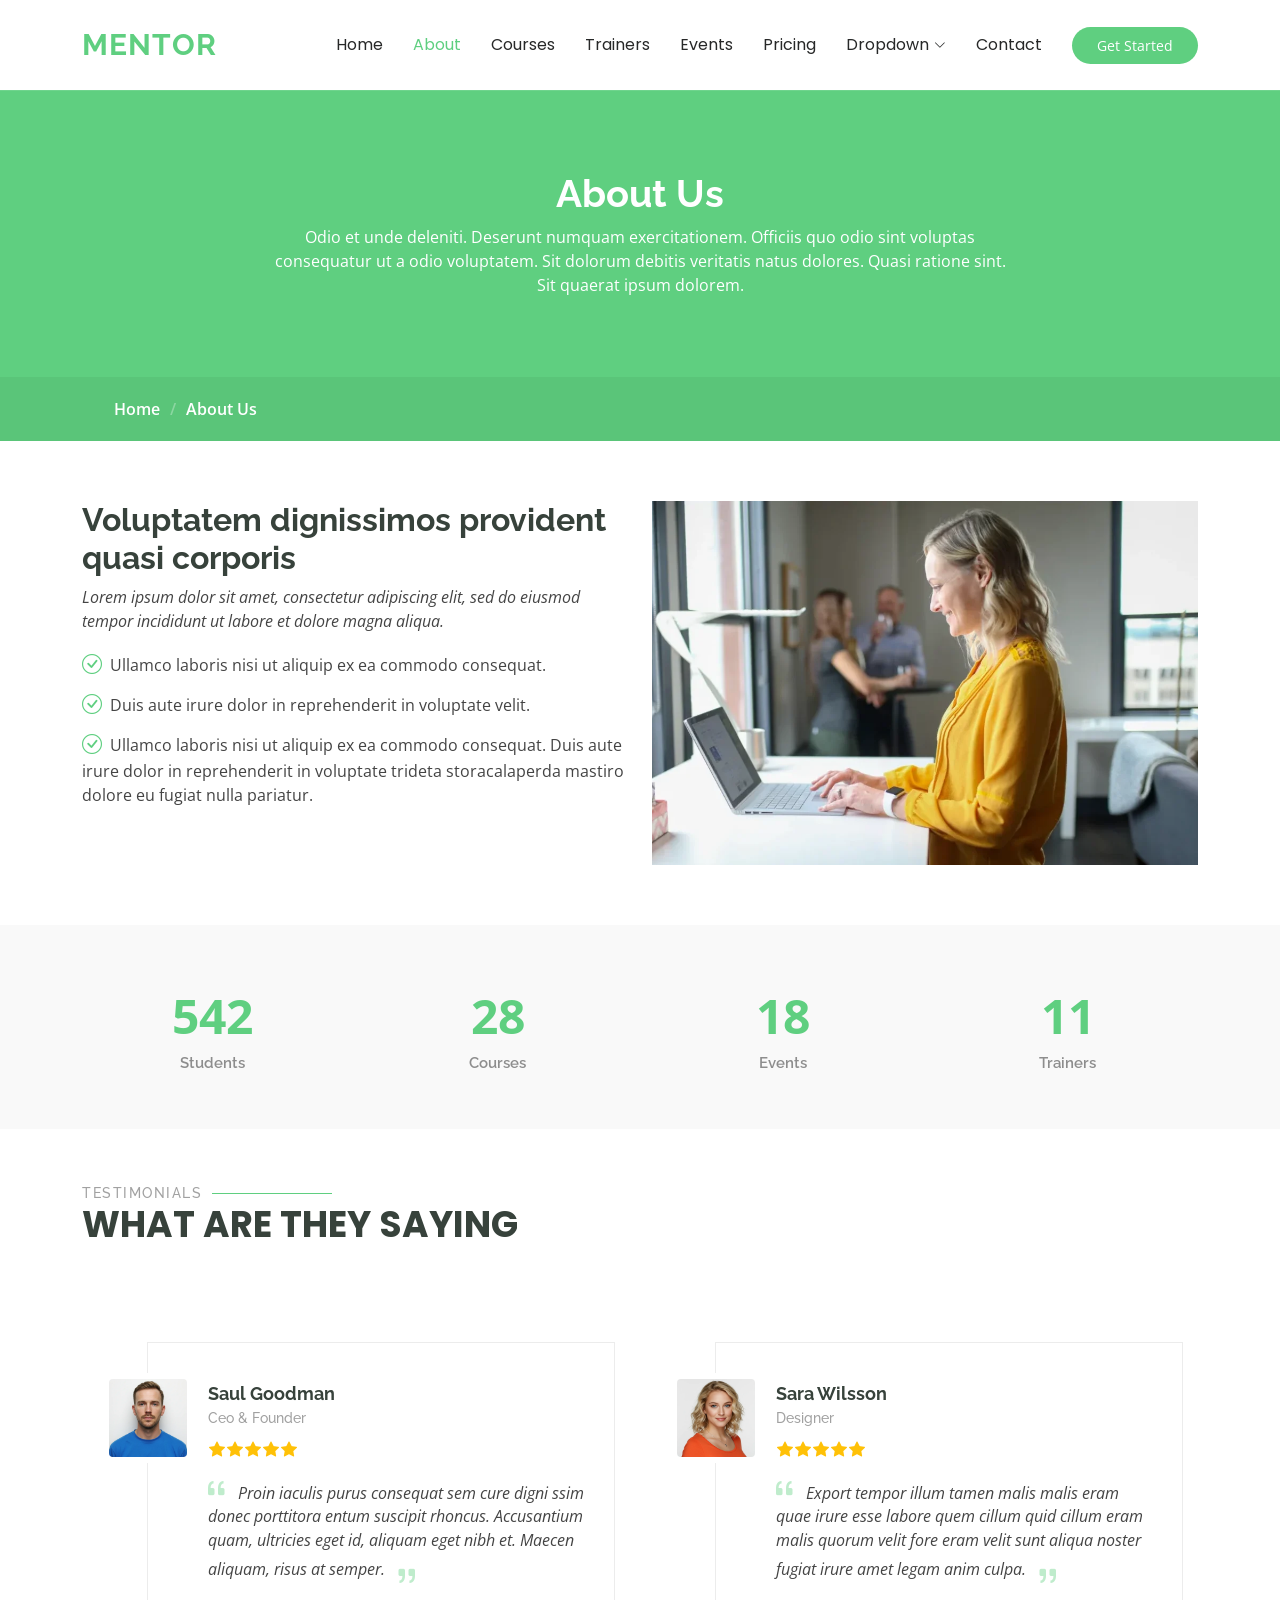
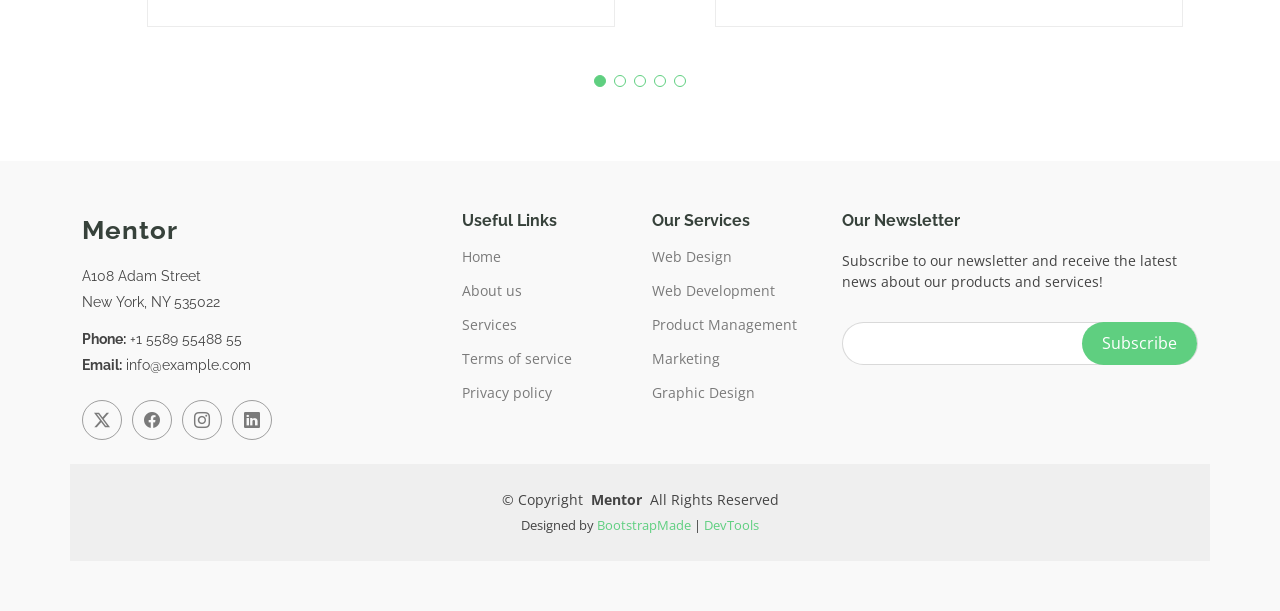
==== about.html @ 3743a631 "pust the template to github" ====
<!DOCTYPE html>
<html lang="en">

<head>
  <meta charset="utf-8">
  <meta content="width=device-width, initial-scale=1.0" name="viewport">
  <title>About - Mentor Bootstrap Template</title>
  <meta name="description" content="">
  <meta name="keywords" content="">

  <!-- Favicons -->
  <link href="assets/img/favicon.png" rel="icon">
  <link href="assets/img/apple-touch-icon.png" rel="apple-touch-icon">

  <!-- Fonts -->
  <link href="https://fonts.googleapis.com" rel="preconnect">
  <link href="https://fonts.gstatic.com" rel="preconnect" crossorigin>
  <link href="https://fonts.googleapis.com/css2?family=Open+Sans:ital,wght@0,300;0,400;0,500;0,600;0,700;0,800;1,300;1,400;1,500;1,600;1,700;1,800&family=Poppins:ital,wght@0,100;0,200;0,300;0,400;0,500;0,600;0,700;0,800;0,900;1,100;1,200;1,300;1,400;1,500;1,600;1,700;1,800;1,900&family=Raleway:ital,wght@0,100;0,200;0,300;0,400;0,500;0,600;0,700;0,800;0,900;1,100;1,200;1,300;1,400;1,500;1,600;1,700;1,800;1,900&display=swap" rel="stylesheet">

  <!-- Vendor CSS Files -->
  <link href="assets/vendor/bootstrap/css/bootstrap.min.css" rel="stylesheet">
  <link href="assets/vendor/bootstrap-icons/bootstrap-icons.css" rel="stylesheet">
  <link href="assets/vendor/aos/aos.css" rel="stylesheet">
  <link href="assets/vendor/glightbox/css/glightbox.min.css" rel="stylesheet">
  <link href="assets/vendor/swiper/swiper-bundle.min.css" rel="stylesheet">

  <!-- Main CSS File -->
  <link href="assets/css/main.css" rel="stylesheet">

  <!-- =======================================================
  * Template Name: Mentor
  * Template URL: https://bootstrapmade.com/mentor-free-education-bootstrap-theme/
  * Updated: Jul 07 2025 with Bootstrap v5.3.7
  * Author: BootstrapMade.com
  * License: https://bootstrapmade.com/license/
  ======================================================== -->
</head>

<body class="about-page">

  <header id="header" class="header d-flex align-items-center sticky-top">
    <div class="container-fluid container-xl position-relative d-flex align-items-center">

      <a href="index.html" class="logo d-flex align-items-center me-auto">
        <!-- Uncomment the line below if you also wish to use an image logo -->
        <!-- <img src="assets/img/logo.webp" alt=""> -->
        <h1 class="sitename">Mentor</h1>
      </a>

      <nav id="navmenu" class="navmenu">
        <ul>
          <li><a href="index.html">Home<br></a></li>
          <li><a href="about.html" class="active">About</a></li>
          <li><a href="courses.html">Courses</a></li>
          <li><a href="trainers.html">Trainers</a></li>
          <li><a href="events.html">Events</a></li>
          <li><a href="pricing.html">Pricing</a></li>
          <li class="dropdown"><a href="#"><span>Dropdown</span> <i class="bi bi-chevron-down toggle-dropdown"></i></a>
            <ul>
              <li><a href="#">Dropdown 1</a></li>
              <li class="dropdown"><a href="#"><span>Deep Dropdown</span> <i class="bi bi-chevron-down toggle-dropdown"></i></a>
                <ul>
                  <li><a href="#">Deep Dropdown 1</a></li>
                  <li><a href="#">Deep Dropdown 2</a></li>
                  <li><a href="#">Deep Dropdown 3</a></li>
                  <li><a href="#">Deep Dropdown 4</a></li>
                  <li><a href="#">Deep Dropdown 5</a></li>
                </ul>
              </li>
              <li><a href="#">Dropdown 2</a></li>
              <li><a href="#">Dropdown 3</a></li>
              <li><a href="#">Dropdown 4</a></li>
            </ul>
          </li>
          <li><a href="contact.html">Contact</a></li>
        </ul>
        <i class="mobile-nav-toggle d-xl-none bi bi-list"></i>
      </nav>

      <a class="btn-getstarted" href="courses.html">Get Started</a>

    </div>
  </header>

  <main class="main">

    <!-- Page Title -->
    <div class="page-title" data-aos="fade">
      <div class="heading">
        <div class="container">
          <div class="row d-flex justify-content-center text-center">
            <div class="col-lg-8">
              <h1>About Us<br></h1>
              <p class="mb-0">Odio et unde deleniti. Deserunt numquam exercitationem. Officiis quo odio sint voluptas consequatur ut a odio voluptatem. Sit dolorum debitis veritatis natus dolores. Quasi ratione sint. Sit quaerat ipsum dolorem.</p>
            </div>
          </div>
        </div>
      </div>
      <nav class="breadcrumbs">
        <div class="container">
          <ol>
            <li><a href="index.html">Home</a></li>
            <li class="current">About Us<br></li>
          </ol>
        </div>
      </nav>
    </div><!-- End Page Title -->

    <!-- About Us Section -->
    <section id="about-us" class="section about-us">

      <div class="container">

        <div class="row gy-4">

          <div class="col-lg-6 order-1 order-lg-2" data-aos="fade-up" data-aos-delay="100">
            <img src="assets/img/about/about-1.webp" class="img-fluid" alt="">
          </div>

          <div class="col-lg-6 order-2 order-lg-1 content" data-aos="fade-up" data-aos-delay="200">
            <h3>Voluptatem dignissimos provident quasi corporis</h3>
            <p class="fst-italic">
              Lorem ipsum dolor sit amet, consectetur adipiscing elit, sed do eiusmod tempor incididunt ut labore et dolore
              magna aliqua.
            </p>
            <ul>
              <li><i class="bi bi-check-circle"></i> <span>Ullamco laboris nisi ut aliquip ex ea commodo consequat.</span></li>
              <li><i class="bi bi-check-circle"></i> <span>Duis aute irure dolor in reprehenderit in voluptate velit.</span></li>
              <li><i class="bi bi-check-circle"></i> <span>Ullamco laboris nisi ut aliquip ex ea commodo consequat. Duis aute irure dolor in reprehenderit in voluptate trideta storacalaperda mastiro dolore eu fugiat nulla pariatur.</span></li>
            </ul>
          </div>

        </div>

      </div>

    </section><!-- /About Us Section -->

    <!-- Counts Section -->
    <section id="counts" class="section counts light-background">

      <div class="container" data-aos="fade-up" data-aos-delay="100">

        <div class="row gy-4">

          <div class="col-lg-3 col-md-6">
            <div class="stats-item text-center w-100 h-100">
              <span data-purecounter-start="0" data-purecounter-end="1232" data-purecounter-duration="1" class="purecounter"></span>
              <p>Students</p>
            </div>
          </div><!-- End Stats Item -->

          <div class="col-lg-3 col-md-6">
            <div class="stats-item text-center w-100 h-100">
              <span data-purecounter-start="0" data-purecounter-end="64" data-purecounter-duration="1" class="purecounter"></span>
              <p>Courses</p>
            </div>
          </div><!-- End Stats Item -->

          <div class="col-lg-3 col-md-6">
            <div class="stats-item text-center w-100 h-100">
              <span data-purecounter-start="0" data-purecounter-end="42" data-purecounter-duration="1" class="purecounter"></span>
              <p>Events</p>
            </div>
          </div><!-- End Stats Item -->

          <div class="col-lg-3 col-md-6">
            <div class="stats-item text-center w-100 h-100">
              <span data-purecounter-start="0" data-purecounter-end="24" data-purecounter-duration="1" class="purecounter"></span>
              <p>Trainers</p>
            </div>
          </div><!-- End Stats Item -->

        </div>

      </div>

    </section><!-- /Counts Section -->

    <!-- Testimonials Section -->
    <section id="testimonials" class="testimonials section">

      <!-- Section Title -->
      <div class="container section-title" data-aos="fade-up">
        <h2>Testimonials</h2>
        <p>What are they saying</p>
      </div><!-- End Section Title -->

      <div class="container" data-aos="fade-up" data-aos-delay="100">

        <div class="swiper init-swiper">
          <script type="application/json" class="swiper-config">
            {
              "loop": true,
              "speed": 600,
              "autoplay": {
                "delay": 5000
              },
              "slidesPerView": "auto",
              "pagination": {
                "el": ".swiper-pagination",
                "type": "bullets",
                "clickable": true
              },
              "breakpoints": {
                "320": {
                  "slidesPerView": 1,
                  "spaceBetween": 40
                },
                "1200": {
                  "slidesPerView": 2,
                  "spaceBetween": 20
                }
              }
            }
          </script>
          <div class="swiper-wrapper">

            <div class="swiper-slide">
              <div class="testimonial-wrap">
                <div class="testimonial-item">
                  <img src="assets/img/person/person-m-9.webp" class="testimonial-img" alt="">
                  <h3>Saul Goodman</h3>
                  <h4>Ceo &amp; Founder</h4>
                  <div class="stars">
                    <i class="bi bi-star-fill"></i><i class="bi bi-star-fill"></i><i class="bi bi-star-fill"></i><i class="bi bi-star-fill"></i><i class="bi bi-star-fill"></i>
                  </div>
                  <p>
                    <i class="bi bi-quote quote-icon-left"></i>
                    <span>Proin iaculis purus consequat sem cure digni ssim donec porttitora entum suscipit rhoncus. Accusantium quam, ultricies eget id, aliquam eget nibh et. Maecen aliquam, risus at semper.</span>
                    <i class="bi bi-quote quote-icon-right"></i>
                  </p>
                </div>
              </div>
            </div><!-- End testimonial item -->

            <div class="swiper-slide">
              <div class="testimonial-wrap">
                <div class="testimonial-item">
                  <img src="assets/img/person/person-f-5.webp" class="testimonial-img" alt="">
                  <h3>Sara Wilsson</h3>
                  <h4>Designer</h4>
                  <div class="stars">
                    <i class="bi bi-star-fill"></i><i class="bi bi-star-fill"></i><i class="bi bi-star-fill"></i><i class="bi bi-star-fill"></i><i class="bi bi-star-fill"></i>
                  </div>
                  <p>
                    <i class="bi bi-quote quote-icon-left"></i>
                    <span>Export tempor illum tamen malis malis eram quae irure esse labore quem cillum quid cillum eram malis quorum velit fore eram velit sunt aliqua noster fugiat irure amet legam anim culpa.</span>
                    <i class="bi bi-quote quote-icon-right"></i>
                  </p>
                </div>
              </div>
            </div><!-- End testimonial item -->

            <div class="swiper-slide">
              <div class="testimonial-wrap">
                <div class="testimonial-item">
                  <img src="assets/img/person/person-f-12.webp" class="testimonial-img" alt="">
                  <h3>Jena Karlis</h3>
                  <h4>Store Owner</h4>
                  <div class="stars">
                    <i class="bi bi-star-fill"></i><i class="bi bi-star-fill"></i><i class="bi bi-star-fill"></i><i class="bi bi-star-fill"></i><i class="bi bi-star-fill"></i>
                  </div>
                  <p>
                    <i class="bi bi-quote quote-icon-left"></i>
                    <span>Enim nisi quem export duis labore cillum quae magna enim sint quorum nulla quem veniam duis minim tempor labore quem eram duis noster aute amet eram fore quis sint minim.</span>
                    <i class="bi bi-quote quote-icon-right"></i>
                  </p>
                </div>
              </div>
            </div><!-- End testimonial item -->

            <div class="swiper-slide">
              <div class="testimonial-wrap">
                <div class="testimonial-item">
                  <img src="assets/img/person/person-m-12.webp" class="testimonial-img" alt="">
                  <h3>Matt Brandon</h3>
                  <h4>Freelancer</h4>
                  <div class="stars">
                    <i class="bi bi-star-fill"></i><i class="bi bi-star-fill"></i><i class="bi bi-star-fill"></i><i class="bi bi-star-fill"></i><i class="bi bi-star-fill"></i>
                  </div>
                  <p>
                    <i class="bi bi-quote quote-icon-left"></i>
                    <span>Fugiat enim eram quae cillum dolore dolor amet nulla culpa multos export minim fugiat minim velit minim dolor enim duis veniam ipsum anim magna sunt elit fore quem dolore labore illum veniam.</span>
                    <i class="bi bi-quote quote-icon-right"></i>
                  </p>
                </div>
              </div>
            </div><!-- End testimonial item -->

            <div class="swiper-slide">
              <div class="testimonial-wrap">
                <div class="testimonial-item">
                  <img src="assets/img/person/person-m-13.webp" class="testimonial-img" alt="">
                  <h3>John Larson</h3>
                  <h4>Entrepreneur</h4>
                  <div class="stars">
                    <i class="bi bi-star-fill"></i><i class="bi bi-star-fill"></i><i class="bi bi-star-fill"></i><i class="bi bi-star-fill"></i><i class="bi bi-star-fill"></i>
                  </div>
                  <p>
                    <i class="bi bi-quote quote-icon-left"></i>
                    <span>Quis quorum aliqua sint quem legam fore sunt eram irure aliqua veniam tempor noster veniam enim culpa labore duis sunt culpa nulla illum cillum fugiat legam esse veniam culpa fore nisi cillum quid.</span>
                    <i class="bi bi-quote quote-icon-right"></i>
                  </p>
                </div>
              </div>
            </div><!-- End testimonial item -->

          </div>
          <div class="swiper-pagination"></div>
        </div>

      </div>

    </section><!-- /Testimonials Section -->

  </main>

  <footer id="footer" class="footer position-relative light-background">

    <div class="container footer-top">
      <div class="row gy-4">
        <div class="col-lg-4 col-md-6 footer-about">
          <a href="index.html" class="logo d-flex align-items-center">
            <span class="sitename">Mentor</span>
          </a>
          <div class="footer-contact pt-3">
            <p>A108 Adam Street</p>
            <p>New York, NY 535022</p>
            <p class="mt-3"><strong>Phone:</strong> <span>+1 5589 55488 55</span></p>
            <p><strong>Email:</strong> <span>info@example.com</span></p>
          </div>
          <div class="social-links d-flex mt-4">
            <a href=""><i class="bi bi-twitter-x"></i></a>
            <a href=""><i class="bi bi-facebook"></i></a>
            <a href=""><i class="bi bi-instagram"></i></a>
            <a href=""><i class="bi bi-linkedin"></i></a>
          </div>
        </div>

        <div class="col-lg-2 col-md-3 footer-links">
          <h4>Useful Links</h4>
          <ul>
            <li><a href="#">Home</a></li>
            <li><a href="#">About us</a></li>
            <li><a href="#">Services</a></li>
            <li><a href="#">Terms of service</a></li>
            <li><a href="#">Privacy policy</a></li>
          </ul>
        </div>

        <div class="col-lg-2 col-md-3 footer-links">
          <h4>Our Services</h4>
          <ul>
            <li><a href="#">Web Design</a></li>
            <li><a href="#">Web Development</a></li>
            <li><a href="#">Product Management</a></li>
            <li><a href="#">Marketing</a></li>
            <li><a href="#">Graphic Design</a></li>
          </ul>
        </div>

        <div class="col-lg-4 col-md-12 footer-newsletter">
          <h4>Our Newsletter</h4>
          <p>Subscribe to our newsletter and receive the latest news about our products and services!</p>
          <form action="#" method="post" class="email-form">
            <div class="newsletter-form"><input type="email" name="email"><input type="submit" value="Subscribe"></div>
            <div class="loading">Loading</div>
            <div class="error-message"></div>
            <div class="sent-message">Your subscription request has been sent. Thank you!</div>
          </form>
        </div>

      </div>
    </div>

    <div class="container copyright text-center mt-4">
      <p>© <span>Copyright</span> <strong class="px-1 sitename">Mentor</strong> <span>All Rights Reserved</span></p>
      <div class="credits">
        <!-- All the links in the footer should remain intact. -->
        <!-- You can delete the links only if you've purchased the pro version. -->
        <!-- Licensing information: https://bootstrapmade.com/license/ -->
        Designed by <a href="https://bootstrapmade.com/">BootstrapMade</a> | <a href="https://bootstrapmade.com/tools/">DevTools</a>
      </div>
    </div>

  </footer>

  <!-- Scroll Top -->
  <a href="#" id="scroll-top" class="scroll-top d-flex align-items-center justify-content-center"><i class="bi bi-arrow-up-short"></i></a>

  <!-- Preloader -->
  <div id="preloader"></div>

  <!-- Vendor JS Files -->
  <script src="assets/vendor/bootstrap/js/bootstrap.bundle.min.js"></script>
  <script src="assets/vendor/aos/aos.js"></script>
  <script src="assets/vendor/glightbox/js/glightbox.min.js"></script>
  <script src="assets/vendor/purecounter/purecounter_vanilla.js"></script>
  <script src="assets/vendor/swiper/swiper-bundle.min.js"></script>

  <!-- Main JS File -->
  <script src="assets/js/main.js"></script>

</body>

</html>
---- assets/css/main.css ----
/**
* Template Name: Mentor
* Template URL: https://bootstrapmade.com/mentor-free-education-bootstrap-theme/
* Updated: Jul 07 2025 with Bootstrap v5.3.7
* Author: BootstrapMade.com
* License: https://bootstrapmade.com/license/
*/

/*--------------------------------------------------------------
# Font & Color Variables
# Help: https://bootstrapmade.com/color-system/
--------------------------------------------------------------*/
/* Fonts */
:root {
  --default-font: "Open Sans",  system-ui, -apple-system, "Segoe UI", Roboto, "Helvetica Neue", Arial, "Noto Sans", "Liberation Sans", sans-serif, "Apple Color Emoji", "Segoe UI Emoji", "Segoe UI Symbol", "Noto Color Emoji";
  --heading-font: "Raleway",  sans-serif;
  --nav-font: "Poppins",  sans-serif;
}

/* Global Colors - The following color variables are used throughout the website. Updating them here will change the color scheme of the entire website */
:root { 
  --background-color: #ffffff; /* Background color for the entire website, including individual sections */
  --default-color: #444444; /* Default color used for the majority of the text content across the entire website */
  --heading-color: #37423b; /* Color for headings, subheadings and title throughout the website */
  --accent-color: #5fcf80; /* Accent color that represents your brand on the website. It's used for buttons, links, and other elements that need to stand out */
  --surface-color: #ffffff; /* The surface color is used as a background of boxed elements within sections, such as cards, icon boxes, or other elements that require a visual separation from the global background. */
  --contrast-color: #ffffff; /* Contrast color for text, ensuring readability against backgrounds of accent, heading, or default colors. */
}

/* Nav Menu Colors - The following color variables are used specifically for the navigation menu. They are separate from the global colors to allow for more customization options */
:root {
  --nav-color: #272828;  /* The default color of the main navmenu links */
  --nav-hover-color: #5fcf80; /* Applied to main navmenu links when they are hovered over or active */
  --nav-mobile-background-color: #ffffff; /* Used as the background color for mobile navigation menu */
  --nav-dropdown-background-color: #ffffff; /* Used as the background color for dropdown items that appear when hovering over primary navigation items */
  --nav-dropdown-color: #272828; /* Used for navigation links of the dropdown items in the navigation menu. */
  --nav-dropdown-hover-color: #5fcf80; /* Similar to --nav-hover-color, this color is applied to dropdown navigation links when they are hovered over. */
}

/* Color Presets - These classes override global colors when applied to any section or element, providing reuse of the sam color scheme. */

.light-background {
  --background-color: #f9f9f9;
  --surface-color: #ffffff;
}

.dark-background {
  --background-color: #060606;
  --default-color: #ffffff;
  --heading-color: #ffffff;
  --surface-color: #252525;
  --contrast-color: #ffffff;
}

/* Smooth scroll */
:root {
  scroll-behavior: smooth;
}

/*--------------------------------------------------------------
# General Styling & Shared Classes
--------------------------------------------------------------*/
body {
  color: var(--default-color);
  background-color: var(--background-color);
  font-family: var(--default-font);
}

a {
  color: var(--accent-color);
  text-decoration: none;
  transition: 0.3s;
}

a:hover {
  color: color-mix(in srgb, var(--accent-color), transparent 25%);
  text-decoration: none;
}

h1,
h2,
h3,
h4,
h5,
h6 {
  color: var(--heading-color);
  font-family: var(--heading-font);
}

/* Email Form Messages
------------------------------*/
.email-form .error-message {
  display: none;
  background: #df1529;
  color: #ffffff;
  text-align: left;
  padding: 15px;
  margin-bottom: 24px;
  font-weight: 600;
}

.email-form .sent-message {
  display: none;
  color: #ffffff;
  background: #059652;
  text-align: center;
  padding: 15px;
  margin-bottom: 24px;
  font-weight: 600;
}

.email-form .loading {
  display: none;
  background: var(--surface-color);
  text-align: center;
  padding: 15px;
  margin-bottom: 24px;
}

.email-form .loading:before {
  content: "";
  display: inline-block;
  border-radius: 50%;
  width: 24px;
  height: 24px;
  margin: 0 10px -6px 0;
  border: 3px solid var(--accent-color);
  border-top-color: var(--surface-color);
  animation: email-form-loading 1s linear infinite;
}

@keyframes email-form-loading {
  0% {
    transform: rotate(0deg);
  }

  100% {
    transform: rotate(360deg);
  }
}

/* Pulsating Play Button
------------------------------*/
.pulsating-play-btn {
  width: 94px;
  height: 94px;
  background: radial-gradient(var(--accent-color) 50%, color-mix(in srgb, var(--accent-color), transparent 75%) 52%);
  border-radius: 50%;
  display: block;
  position: relative;
  overflow: hidden;
}

.pulsating-play-btn:before {
  content: "";
  position: absolute;
  width: 120px;
  height: 120px;
  animation-delay: 0s;
  animation: pulsate-play-btn 2s;
  animation-direction: forwards;
  animation-iteration-count: infinite;
  animation-timing-function: steps;
  opacity: 1;
  border-radius: 50%;
  border: 5px solid color-mix(in srgb, var(--accent-color), transparent 30%);
  top: -15%;
  left: -15%;
  background: rgba(198, 16, 0, 0);
}

.pulsating-play-btn:after {
  content: "";
  position: absolute;
  left: 50%;
  top: 50%;
  transform: translateX(-40%) translateY(-50%);
  width: 0;
  height: 0;
  border-top: 10px solid transparent;
  border-bottom: 10px solid transparent;
  border-left: 15px solid #fff;
  z-index: 100;
  transition: all 400ms cubic-bezier(0.55, 0.055, 0.675, 0.19);
}

.pulsating-play-btn:hover:before {
  content: "";
  position: absolute;
  left: 50%;
  top: 50%;
  transform: translateX(-40%) translateY(-50%);
  width: 0;
  height: 0;
  border: none;
  border-top: 10px solid transparent;
  border-bottom: 10px solid transparent;
  border-left: 15px solid #fff;
  z-index: 200;
  animation: none;
  border-radius: 0;
}

.pulsating-play-btn:hover:after {
  border-left: 15px solid var(--accent-color);
  transform: scale(20);
}

@keyframes pulsate-play-btn {
  0% {
    transform: scale(0.6, 0.6);
    opacity: 1;
  }

  100% {
    transform: scale(1, 1);
    opacity: 0;
  }
}

/*--------------------------------------------------------------
# Global Header
--------------------------------------------------------------*/
.header {
  color: var(--default-color);
  background-color: var(--background-color);
  padding: 15px 0;
  transition: all 0.5s;
  z-index: 997;
}

.header .logo {
  line-height: 1;
}

.header .logo img {
  max-height: 36px;
  margin-right: 8px;
}

.header .logo h1 {
  font-weight: 700;
  font-size: 30px;
  margin: 0;
  letter-spacing: 1px;
  text-transform: uppercase;
  color: var(--accent-color);
}

.header .btn-getstarted,
.header .btn-getstarted:focus {
  color: var(--contrast-color);
  background: var(--accent-color);
  font-size: 14px;
  padding: 8px 25px;
  margin: 0 0 0 30px;
  border-radius: 50px;
  transition: 0.3s;
}

.header .btn-getstarted:hover,
.header .btn-getstarted:focus:hover {
  color: var(--contrast-color);
  background: color-mix(in srgb, var(--accent-color), transparent 15%);
}

@media (max-width: 1200px) {
  .header .logo {
    order: 1;
  }

  .header .btn-getstarted {
    order: 2;
    margin: 0 15px 0 0;
    padding: 6px 15px;
  }

  .header .navmenu {
    order: 3;
  }
}

.scrolled .header {
  box-shadow: 0px 0 18px rgba(0, 0, 0, 0.1);
}

/*--------------------------------------------------------------
# Navigation Menu
--------------------------------------------------------------*/
/* Navmenu - Desktop */
@media (min-width: 1200px) {
  .navmenu {
    padding: 0;
  }

  .navmenu ul {
    margin: 0;
    padding: 0;
    display: flex;
    list-style: none;
    align-items: center;
  }

  .navmenu li {
    position: relative;
  }

  .navmenu a,
  .navmenu a:focus {
    color: var(--nav-color);
    padding: 18px 15px;
    font-size: 16px;
    font-family: var(--nav-font);
    font-weight: 400;
    display: flex;
    align-items: center;
    justify-content: space-between;
    white-space: nowrap;
    transition: 0.3s;
  }

  .navmenu a i,
  .navmenu a:focus i {
    font-size: 12px;
    line-height: 0;
    margin-left: 5px;
    transition: 0.3s;
  }

  .navmenu li:last-child a {
    padding-right: 0;
  }

  .navmenu li:hover>a,
  .navmenu .active,
  .navmenu .active:focus {
    color: var(--nav-hover-color);
  }

  .navmenu .dropdown ul {
    margin: 0;
    padding: 10px 0;
    background: var(--nav-dropdown-background-color);
    display: block;
    position: absolute;
    visibility: hidden;
    left: 14px;
    top: 130%;
    opacity: 0;
    transition: 0.3s;
    border-radius: 4px;
    z-index: 99;
    box-shadow: 0px 0px 30px rgba(0, 0, 0, 0.1);
  }

  .navmenu .dropdown ul li {
    min-width: 200px;
  }

  .navmenu .dropdown ul a {
    padding: 10px 20px;
    font-size: 15px;
    text-transform: none;
    color: var(--nav-dropdown-color);
  }

  .navmenu .dropdown ul a i {
    font-size: 12px;
  }

  .navmenu .dropdown ul a:hover,
  .navmenu .dropdown ul .active:hover,
  .navmenu .dropdown ul li:hover>a {
    color: var(--nav-dropdown-hover-color);
  }

  .navmenu .dropdown:hover>ul {
    opacity: 1;
    top: 100%;
    visibility: visible;
  }

  .navmenu .dropdown .dropdown ul {
    top: 0;
    left: -90%;
    visibility: hidden;
  }

  .navmenu .dropdown .dropdown:hover>ul {
    opacity: 1;
    top: 0;
    left: -100%;
    visibility: visible;
  }
}

/* Navmenu - Mobile */
@media (max-width: 1199px) {
  .mobile-nav-toggle {
    color: var(--nav-color);
    font-size: 28px;
    line-height: 0;
    margin-right: 10px;
    cursor: pointer;
    transition: color 0.3s;
  }

  .navmenu {
    padding: 0;
    z-index: 9997;
  }

  .navmenu ul {
    display: none;
    list-style: none;
    position: absolute;
    inset: 60px 20px 20px 20px;
    padding: 10px 0;
    margin: 0;
    border-radius: 6px;
    background-color: var(--nav-mobile-background-color);
    border: 1px solid color-mix(in srgb, var(--default-color), transparent 90%);
    box-shadow: none;
    overflow-y: auto;
    transition: 0.3s;
    z-index: 9998;
  }

  .navmenu a,
  .navmenu a:focus {
    color: var(--nav-dropdown-color);
    padding: 10px 20px;
    font-family: var(--nav-font);
    font-size: 17px;
    font-weight: 500;
    display: flex;
    align-items: center;
    justify-content: space-between;
    white-space: nowrap;
    transition: 0.3s;
  }

  .navmenu a i,
  .navmenu a:focus i {
    font-size: 12px;
    line-height: 0;
    margin-left: 5px;
    width: 30px;
    height: 30px;
    display: flex;
    align-items: center;
    justify-content: center;
    border-radius: 50%;
    transition: 0.3s;
    background-color: color-mix(in srgb, var(--accent-color), transparent 90%);
  }

  .navmenu a i:hover,
  .navmenu a:focus i:hover {
    background-color: var(--accent-color);
    color: var(--contrast-color);
  }

  .navmenu a:hover,
  .navmenu .active,
  .navmenu .active:focus {
    color: var(--nav-dropdown-hover-color);
  }

  .navmenu .active i,
  .navmenu .active:focus i {
    background-color: var(--accent-color);
    color: var(--contrast-color);
    transform: rotate(180deg);
  }

  .navmenu .dropdown ul {
    position: static;
    display: none;
    z-index: 99;
    padding: 10px 0;
    margin: 10px 20px;
    background-color: var(--nav-dropdown-background-color);
    transition: all 0.5s ease-in-out;
  }

  .navmenu .dropdown ul ul {
    background-color: rgba(33, 37, 41, 0.1);
  }

  .navmenu .dropdown>.dropdown-active {
    display: block;
    background-color: rgba(33, 37, 41, 0.03);
  }

  .mobile-nav-active {
    overflow: hidden;
  }

  .mobile-nav-active .mobile-nav-toggle {
    color: #fff;
    position: absolute;
    font-size: 32px;
    top: 15px;
    right: 15px;
    margin-right: 0;
    z-index: 9999;
  }

  .mobile-nav-active .navmenu {
    position: fixed;
    overflow: hidden;
    inset: 0;
    background: rgba(33, 37, 41, 0.8);
    transition: 0.3s;
  }

  .mobile-nav-active .navmenu>ul {
    display: block;
  }
}

/*--------------------------------------------------------------
# Global Footer
--------------------------------------------------------------*/
.footer {
  color: var(--default-color);
  background-color: var(--background-color);
  font-size: 14px;
  padding-bottom: 50px;
  position: relative;
}

.footer .footer-top {
  padding-top: 50px;
}

.footer .footer-about .logo {
  margin-bottom: 0;
}

.footer .footer-about .logo img {
  max-height: 40px;
  margin-right: 6px;
}

.footer .footer-about .logo span {
  font-size: 26px;
  font-weight: 700;
  letter-spacing: 1px;
  font-family: var(--heading-font);
  color: var(--heading-color);
}

.footer .footer-about p {
  font-size: 14px;
  font-family: var(--heading-font);
}

.footer .social-links a {
  display: flex;
  align-items: center;
  justify-content: center;
  width: 40px;
  height: 40px;
  border-radius: 50%;
  border: 1px solid color-mix(in srgb, var(--default-color), transparent 50%);
  font-size: 16px;
  color: color-mix(in srgb, var(--default-color), transparent 30%);
  margin-right: 10px;
  transition: 0.3s;
}

.footer .social-links a:hover {
  color: var(--accent-color);
  border-color: var(--accent-color);
}

.footer h4 {
  font-size: 16px;
  font-weight: bold;
  position: relative;
  padding-bottom: 12px;
}

.footer .footer-links {
  margin-bottom: 30px;
}

.footer .footer-links ul {
  list-style: none;
  padding: 0;
  margin: 0;
}

.footer .footer-links ul i {
  padding-right: 2px;
  font-size: 12px;
  line-height: 0;
}

.footer .footer-links ul li {
  padding: 10px 0;
  display: flex;
  align-items: center;
}

.footer .footer-links ul li:first-child {
  padding-top: 0;
}

.footer .footer-links ul a {
  color: color-mix(in srgb, var(--default-color), transparent 30%);
  display: inline-block;
  line-height: 1;
}

.footer .footer-links ul a:hover {
  color: var(--accent-color);
}

.footer .footer-contact p {
  margin-bottom: 5px;
}

.footer .footer-newsletter .newsletter-form {
  margin-top: 30px;
  margin-bottom: 15px;
  padding: 6px 8px;
  position: relative;
  border-radius: 50px;
  border: 1px solid color-mix(in srgb, var(--default-color), transparent 80%);
  display: flex;
  background-color: var(--surface-color);
  transition: 0.3s;
}

.footer .footer-newsletter .newsletter-form:focus-within {
  border-color: var(--accent-color);
}

.footer .footer-newsletter .newsletter-form input[type=email] {
  border: 0;
  padding: 4px 8px;
  width: 100%;
  background-color: var(--surface-color);
  color: var(--default-color);
}

.footer .footer-newsletter .newsletter-form input[type=email]:focus-visible {
  outline: none;
}

.footer .footer-newsletter .newsletter-form input[type=submit] {
  border: 0;
  font-size: 16px;
  padding: 0 20px 2px 20px;
  margin: -7px -8px -7px 0;
  background: var(--accent-color);
  color: var(--contrast-color);
  transition: 0.3s;
  border-radius: 50px;
}

.footer .footer-newsletter .newsletter-form input[type=submit]:hover {
  background: color-mix(in srgb, var(--accent-color), transparent 20%);
}

.footer .copyright {
  padding-top: 25px;
  padding-bottom: 25px;
  background-color: color-mix(in srgb, var(--default-color), transparent 95%);
}

.footer .copyright p {
  margin-bottom: 0;
}

.footer .credits {
  margin-top: 6px;
  font-size: 13px;
}

/*--------------------------------------------------------------
# Preloader
--------------------------------------------------------------*/
#preloader {
  position: fixed;
  inset: 0;
  z-index: 999999;
  overflow: hidden;
  background: var(--background-color);
  transition: all 0.6s ease-out;
}

#preloader:before {
  content: "";
  position: fixed;
  top: calc(50% - 30px);
  left: calc(50% - 30px);
  border: 6px solid #ffffff;
  border-color: var(--accent-color) transparent var(--accent-color) transparent;
  border-radius: 50%;
  width: 60px;
  height: 60px;
  animation: animate-preloader 1.5s linear infinite;
}

@keyframes animate-preloader {
  0% {
    transform: rotate(0deg);
  }

  100% {
    transform: rotate(360deg);
  }
}

/*--------------------------------------------------------------
# Scroll Top Button
--------------------------------------------------------------*/
.scroll-top {
  position: fixed;
  visibility: hidden;
  opacity: 0;
  right: 15px;
  bottom: -15px;
  z-index: 99999;
  background-color: var(--accent-color);
  width: 44px;
  height: 44px;
  border-radius: 50px;
  transition: all 0.4s;
}

.scroll-top i {
  font-size: 24px;
  color: var(--contrast-color);
  line-height: 0;
}

.scroll-top:hover {
  background-color: color-mix(in srgb, var(--accent-color), transparent 20%);
  color: var(--contrast-color);
}

.scroll-top.active {
  visibility: visible;
  opacity: 1;
  bottom: 15px;
}

/*--------------------------------------------------------------
# Disable aos animation delay on mobile devices
--------------------------------------------------------------*/
@media screen and (max-width: 768px) {
  [data-aos-delay] {
    transition-delay: 0 !important;
  }
}

/*--------------------------------------------------------------
# Global Page Titles & Breadcrumbs
--------------------------------------------------------------*/
.page-title {
  --default-color: var(--contrast-color);
  --background-color: var(--accent-color);
  --heading-color: var(--contrast-color);
  color: var(--default-color);
  background-color: var(--background-color);
  position: relative;
}

.page-title .heading {
  padding: 80px 0;
  border-top: 1px solid color-mix(in srgb, var(--default-color), transparent 90%);
}

.page-title .heading h1 {
  font-size: 38px;
  font-weight: 700;
}

.page-title nav {
  background-color: color-mix(in srgb, var(--accent-color) 90%, black 5%);
  padding: 20px 0;
}

.page-title nav a {
  color: var(--default-color);
}

.page-title nav ol {
  display: flex;
  flex-wrap: wrap;
  list-style: none;
  margin: 0;
  font-size: 16px;
  font-weight: 600;
}

.page-title nav ol li+li {
  padding-left: 10px;
}

.page-title nav ol li+li::before {
  content: "/";
  display: inline-block;
  padding-right: 10px;
  color: color-mix(in srgb, var(--default-color), transparent 70%);
}

/*--------------------------------------------------------------
# Global Sections
--------------------------------------------------------------*/
section,
.section {
  color: var(--default-color);
  background-color: var(--background-color);
  padding: 60px 0;
  scroll-margin-top: 900px;
  overflow: clip;
}

@media (max-width: 1199px) {

  section,
  .section {
    scroll-margin-top: 66px;
  }
}

/*--------------------------------------------------------------
# Global Section Titles
--------------------------------------------------------------*/
.section-title {
  padding-bottom: 60px;
  position: relative;
}

.section-title h2 {
  font-size: 14px;
  font-weight: 500;
  padding: 0;
  line-height: 1px;
  margin: 0;
  letter-spacing: 1.5px;
  text-transform: uppercase;
  color: color-mix(in srgb, var(--default-color), transparent 50%);
  position: relative;
}

.section-title h2::after {
  content: "";
  width: 120px;
  height: 1px;
  display: inline-block;
  background: var(--accent-color);
  margin: 4px 10px;
}

.section-title p {
  color: var(--heading-color);
  margin: 0;
  font-size: 36px;
  font-weight: 700;
  font-family: var(--nav-font);
  text-transform: uppercase;
}

/*--------------------------------------------------------------
# Hero Section
--------------------------------------------------------------*/
.hero {
  width: 100%;
  min-height: 80vh;
  position: relative;
  padding: 80px 0;
  display: flex;
  align-items: center;
  justify-content: center;
  color: var(--default-color);
}

.hero img {
  position: absolute;
  inset: 0;
  display: block;
  width: 100%;
  height: 100%;
  object-fit: cover;
  z-index: 1;
}

.hero:before {
  content: "";
  background: color-mix(in srgb, var(--background-color), transparent 60%);
  position: absolute;
  inset: 0;
  z-index: 2;
}

.hero .container {
  position: relative;
  z-index: 3;
}

.hero h2 {
  margin: 0;
  font-size: 48px;
  font-weight: 700;
}

.hero p {
  color: color-mix(in srgb, var(--default-color), transparent 20%);
  margin: 10px 0 0 0;
  font-size: 24px;
}

.hero .btn-get-started {
  font-weight: 500;
  font-size: 15px;
  letter-spacing: 1px;
  display: inline-block;
  padding: 8px 35px 10px 35px;
  border-radius: 50px;
  transition: 0.4s;
  margin-top: 30px;
  border: 2px solid var(--default-color);
  color: var(--default-color);
}

.hero .btn-get-started:hover {
  background: var(--accent-color);
  border: 2px solid var(--accent-color);
}

@media (max-width: 768px) {
  .hero h2 {
    font-size: 32px;
  }

  .hero p {
    font-size: 18px;
  }
}

/*--------------------------------------------------------------
# About Section
--------------------------------------------------------------*/
.about .content h3 {
  font-size: 2rem;
  font-weight: 700;
}

.about .content ul {
  list-style: none;
  padding: 0;
}

.about .content ul li {
  padding-bottom: 10px;
}

.about .content ul i {
  font-size: 1.25rem;
  margin-right: 4px;
  color: var(--accent-color);
}

.about .content p:last-child {
  margin-bottom: 0;
}

.about .content .read-more {
  background: var(--accent-color);
  color: var(--contrast-color);
  font-family: var(--heading-font);
  font-weight: 500;
  font-size: 15px;
  letter-spacing: 1px;
  padding: 10px 24px 12px 24px;
  border-radius: 50px;
  transition: 0.3s;
  display: inline-flex;
  align-items: center;
  justify-content: center;
}

.about .content .read-more i {
  font-size: 18px;
  margin-left: 5px;
  line-height: 0;
  transition: 0.3s;
}

.about .content .read-more:hover {
  background: color-mix(in srgb, var(--accent-color), transparent 20%);
  padding-right: 19px;
}

.about .content .read-more:hover i {
  margin-left: 10px;
}

/*--------------------------------------------------------------
# Counts Section
--------------------------------------------------------------*/
.counts {
  padding: 25px 0;
}

.counts .stats-item {
  padding: 30px;
  width: 100%;
}

.counts .stats-item span {
  font-size: 48px;
  display: block;
  color: var(--accent-color);
  font-weight: 700;
}

.counts .stats-item p {
  color: color-mix(in srgb, var(--default-color), transparent 40%);
  padding: 0;
  margin: 0;
  font-family: var(--heading-font);
  font-size: 15px;
  font-weight: 600;
}

/*--------------------------------------------------------------
# Why Us Section
--------------------------------------------------------------*/
.why-us .why-box {
  color: var(--contrast-color);
  background: var(--accent-color);
  padding: 30px;
}

.why-us .why-box h3 {
  color: var(--contrast-color);
  font-weight: 700;
  font-size: 34px;
  margin-bottom: 30px;
}

.why-us .why-box p {
  margin-bottom: 30px;
}

.why-us .why-box .more-btn {
  display: inline-block;
  background: color-mix(in srgb, var(--contrast-color), transparent 85%);
  padding: 8px 40px 10px 40px;
  color: var(--contrast-color);
  transition: all ease-in-out 0.4s;
  border-radius: 50px;
}

.why-us .why-box .more-btn i {
  font-size: 14px;
}

.why-us .why-box .more-btn:hover {
  color: var(--accent-color);
  background: var(--surface-color);
}

.why-us .icon-box {
  background-color: var(--surface-color);
  text-align: center;
  padding: 40px 30px;
  width: 100%;
  height: 100%;
  border: 1px solid color-mix(in srgb, var(--default-color), transparent 90%);
}

.why-us .icon-box i {
  color: var(--accent-color);
  font-size: 32px;
  margin-bottom: 30px;
  background: color-mix(in srgb, var(--accent-color), transparent 95%);
  border-radius: 50px;
  display: flex;
  align-items: center;
  justify-content: center;
  width: 72px;
  height: 72px;
  transition: 0.3s;
}

.why-us .icon-box h4 {
  font-size: 20px;
  font-weight: 700;
  margin: 0 0 30px 0;
}

.why-us .icon-box p {
  font-size: 15px;
  color: color-mix(in srgb, var(--default-color), transparent 30%);
}

.why-us .icon-box:hover i {
  color: var(--contrast-color);
  background: var(--accent-color);
}

/*--------------------------------------------------------------
# Features Section
--------------------------------------------------------------*/
.features {
  padding: 10px 0;
}

.features .features-item {
  background-color: var(--surface-color);
  display: flex;
  align-items: center;
  padding: 20px;
  transition: 0.3s;
  border: 1px solid color-mix(in srgb, var(--default-color), transparent 90%);
  position: relative;
}

.features .features-item i {
  font-size: 32px;
  padding-right: 10px;
  line-height: 0;
}

.features .features-item h3 {
  font-weight: 700;
  margin: 0;
  padding: 0;
  line-height: 1;
  font-size: 16px;
}

.features .features-item h3 a {
  color: var(--heading-color);
  transition: 0.3s;
}

.features .features-item:hover {
  border-color: var(--accent-color);
}

.features .features-item:hover h3 a {
  color: var(--accent-color);
}

/*--------------------------------------------------------------
# Courses Section
--------------------------------------------------------------*/
.courses .course-item {
  background-color: var(--surface-color);
  border: 1px solid color-mix(in srgb, var(--default-color), transparent 90%);
  border-radius: 5px;
}

.courses .course-content {
  padding: 15px;
}

.courses .course-content h3 {
  font-weight: 700;
  font-size: 20px;
}

.courses .course-content h3 a {
  color: var(--heading-color);
  transition: 0.3s;
}

.courses .course-content h3 a:hover {
  color: var(--accent-color);
}

.courses .course-content .category {
  background: var(--accent-color);
  color: var(--contrast-color);
  font-size: 14px;
  padding: 6px 14px;
  margin: 0;
  border-radius: 5px;
}

.courses .course-content .price {
  margin: 0;
  font-weight: 700;
  font-size: 18px;
  color: color-mix(in srgb, var(--default-color), transparent 20%);
}

.courses .course-content .description {
  font-size: 14px;
  color: color-mix(in srgb, var(--default-color), transparent 20%);
}

.courses .trainer {
  padding-top: 15px;
  border-top: 1px solid color-mix(in srgb, var(--default-color), transparent 90%);
}

.courses .trainer .trainer-profile img {
  max-width: 50px;
  border-radius: 50px;
}

.courses .trainer .trainer-profile .trainer-link {
  padding-left: 10px;
  font-weight: 600;
  font-size: 16px;
  color: color-mix(in srgb, var(--default-color), transparent 20%);
  transition: 0.3s;
}

.courses .trainer .trainer-profile .trainer-link:hover {
  color: var(--accent-color);
}

.courses .trainer .trainer-rank {
  font-size: 18px;
  color: color-mix(in srgb, var(--default-color), transparent 60%);
}

.courses .trainer .trainer-rank .user-icon {
  font-size: 22px;
}

/*--------------------------------------------------------------
# Trainers Index Section
--------------------------------------------------------------*/
.trainers-index .member {
  background-color: var(--surface-color);
  border: 1px solid color-mix(in srgb, var(--default-color), transparent 90%);
  text-align: center;
  margin-bottom: 20px;
}

.trainers-index .member img {
  margin: -1px -1px 30px -1px;
}

.trainers-index .member .member-content {
  padding: 0 20px 30px 20px;
}

.trainers-index .member h4 {
  font-weight: 700;
  margin-bottom: 2px;
  font-size: 18px;
}

.trainers-index .member span {
  font-style: italic;
  display: block;
  font-size: 13px;
  color: color-mix(in srgb, var(--default-color), transparent 20%);
}

.trainers-index .member p {
  padding-top: 10px;
  font-size: 14px;
  font-style: italic;
  color: color-mix(in srgb, var(--default-color), transparent 40%);
}

.trainers-index .member .social {
  margin-top: 15px;
}

.trainers-index .member .social a {
  color: color-mix(in srgb, var(--default-color), transparent 60%);
  transition: 0.3s;
}

.trainers-index .member .social a:hover {
  color: var(--accent-color);
}

.trainers-index .member .social i {
  font-size: 18px;
  margin: 0 2px;
}

/*--------------------------------------------------------------
# About Us Section
--------------------------------------------------------------*/
.about-us .content h3 {
  font-size: 2rem;
  font-weight: 700;
}

.about-us .content ul {
  list-style: none;
  padding: 0;
}

.about-us .content ul li {
  padding-bottom: 10px;
}

.about-us .content ul i {
  font-size: 1.25rem;
  margin-right: 4px;
  color: var(--accent-color);
}

.about-us .content p:last-child {
  margin-bottom: 0;
}

/*--------------------------------------------------------------
# Testimonials Section
--------------------------------------------------------------*/
.testimonials .testimonial-wrap {
  padding-left: 50px;
}

.testimonials .testimonials-carousel,
.testimonials .testimonials-slider {
  overflow: hidden;
}

.testimonials .testimonial-item {
  background-color: var(--surface-color);
  border: 1px solid color-mix(in srgb, var(--default-color), transparent 90%);
  box-sizing: content-box;
  padding: 30px 30px 30px 60px;
  margin: 30px 15px;
  min-height: 200px;
  position: relative;
}

.testimonials .testimonial-item .testimonial-img {
  width: 90px;
  border-radius: 10px;
  border: 6px solid var(--background-color);
  position: absolute;
  left: -45px;
}

.testimonials .testimonial-item h3 {
  font-size: 18px;
  font-weight: bold;
  margin: 10px 0 5px 0;
}

.testimonials .testimonial-item h4 {
  color: color-mix(in srgb, var(--default-color), transparent 50%);
  font-size: 14px;
  margin: 0;
}

.testimonials .testimonial-item .stars {
  margin: 10px 0;
}

.testimonials .testimonial-item .stars i {
  color: #ffc107;
  margin: 0 1px;
}

.testimonials .testimonial-item .quote-icon-left,
.testimonials .testimonial-item .quote-icon-right {
  color: color-mix(in srgb, var(--accent-color), transparent 60%);
  font-size: 26px;
  line-height: 0;
}

.testimonials .testimonial-item .quote-icon-left {
  display: inline-block;
  left: -5px;
  position: relative;
}

.testimonials .testimonial-item .quote-icon-right {
  display: inline-block;
  right: -5px;
  position: relative;
  top: 10px;
  transform: scale(-1, -1);
}

.testimonials .testimonial-item p {
  font-style: italic;
  margin: 15px auto 15px auto;
}

.testimonials .swiper-wrapper {
  height: auto;
}

.testimonials .swiper-pagination {
  margin-top: 20px;
  position: relative;
}

.testimonials .swiper-pagination .swiper-pagination-bullet {
  width: 12px;
  height: 12px;
  background-color: var(--background-color);
  opacity: 1;
  border: 1px solid var(--accent-color);
}

.testimonials .swiper-pagination .swiper-pagination-bullet-active {
  background-color: var(--accent-color);
}

@media (max-width: 767px) {
  .testimonials .testimonial-wrap {
    padding-left: 0;
  }

  .testimonials .testimonials-carousel,
  .testimonials .testimonials-slider {
    overflow: hidden;
  }

  .testimonials .testimonial-item {
    padding: 30px;
    margin: 15px;
  }

  .testimonials .testimonial-item .testimonial-img {
    position: static;
    left: auto;
  }
}

/*--------------------------------------------------------------
# Course Details Section
--------------------------------------------------------------*/
.course-details .course-header {
  margin-bottom: 40px;
}

.course-details .course-header .course-image {
  margin-bottom: 20px;
  border-radius: 12px;
  overflow: hidden;
}

.course-details .course-header .course-image img {
  width: 100%;
  height: 400px;
  object-fit: cover;
}

.course-details .course-header .course-meta {
  display: flex;
  justify-content: space-between;
  align-items: center;
  flex-wrap: wrap;
  gap: 20px;
}

@media (max-width: 768px) {
  .course-details .course-header .course-meta {
    flex-direction: column;
    align-items: flex-start;
  }
}

.course-details .course-header .instructor {
  display: flex;
  align-items: center;
  gap: 15px;
}

.course-details .course-header .instructor .instructor-avatar {
  width: 60px;
  height: 60px;
  border-radius: 50%;
  object-fit: cover;
}

.course-details .course-header .instructor .instructor-info h6 {
  margin: 0;
  font-size: 16px;
  font-weight: 600;
  color: var(--heading-color);
}

.course-details .course-header .instructor .instructor-info span {
  font-size: 14px;
  color: color-mix(in srgb, var(--default-color), transparent 30%);
}

.course-details .course-header .course-stats {
  display: flex;
  gap: 25px;
}

@media (max-width: 576px) {
  .course-details .course-header .course-stats {
    flex-wrap: wrap;
    gap: 15px;
  }
}

.course-details .course-header .course-stats .stat-item {
  display: flex;
  align-items: center;
  gap: 8px;
  font-size: 14px;
  color: var(--default-color);
}

.course-details .course-header .course-stats .stat-item i {
  color: var(--accent-color);
}

.course-details .course-content {
  margin-bottom: 50px;
}

.course-details .course-content h2 {
  font-size: 32px;
  margin-bottom: 25px;
  color: var(--heading-color);
}

@media (max-width: 768px) {
  .course-details .course-content h2 {
    font-size: 26px;
  }
}

.course-details .course-content .course-description {
  margin-bottom: 40px;
}

.course-details .course-content .course-description p {
  font-size: 16px;
  line-height: 1.7;
  margin-bottom: 15px;
  color: var(--default-color);
}

.course-details .course-content .what-you-learn {
  background-color: var(--surface-color);
  padding: 30px;
  border-radius: 12px;
  border: 1px solid color-mix(in srgb, var(--default-color), transparent 90%);
}

.course-details .course-content .what-you-learn h3 {
  font-size: 24px;
  margin-bottom: 25px;
  color: var(--heading-color);
}

.course-details .course-content .what-you-learn .learn-list {
  list-style: none;
  padding: 0;
  margin: 0;
}

.course-details .course-content .what-you-learn .learn-list li {
  display: flex;
  align-items: flex-start;
  gap: 12px;
  margin-bottom: 15px;
  font-size: 15px;
  line-height: 1.6;
  color: var(--default-color);
}

.course-details .course-content .what-you-learn .learn-list li i {
  color: var(--accent-color);
  font-size: 18px;
  margin-top: 2px;
  flex-shrink: 0;
}

.course-details .course-curriculum {
  margin-bottom: 50px;
}

.course-details .course-curriculum h3 {
  font-size: 24px;
  margin-bottom: 30px;
  color: var(--heading-color);
}

.course-details .course-curriculum .curriculum-section {
  margin-bottom: 25px;
  border: 1px solid color-mix(in srgb, var(--default-color), transparent 90%);
  border-radius: 8px;
  overflow: hidden;
}

.course-details .course-curriculum .curriculum-section .section-header {
  background-color: var(--surface-color);
  padding: 20px;
  display: flex;
  justify-content: space-between;
  align-items: center;
  border-bottom: 1px solid color-mix(in srgb, var(--default-color), transparent 90%);
}

@media (max-width: 576px) {
  .course-details .course-curriculum .curriculum-section .section-header {
    flex-direction: column;
    align-items: flex-start;
    gap: 10px;
  }
}

.course-details .course-curriculum .curriculum-section .section-header h4 {
  font-size: 18px;
  margin: 0;
  color: var(--heading-color);
}

.course-details .course-curriculum .curriculum-section .section-header .lessons-count {
  font-size: 14px;
  color: color-mix(in srgb, var(--default-color), transparent 30%);
}

.course-details .course-curriculum .curriculum-section .lessons {
  padding: 0;
}

.course-details .course-curriculum .curriculum-section .lessons .lesson-item {
  padding: 15px 20px;
  display: flex;
  justify-content: space-between;
  align-items: center;
  border-bottom: 1px solid color-mix(in srgb, var(--default-color), transparent 95%);
  transition: background-color 0.3s;
}

.course-details .course-curriculum .curriculum-section .lessons .lesson-item:hover {
  background-color: color-mix(in srgb, var(--accent-color), transparent 95%);
}

.course-details .course-curriculum .curriculum-section .lessons .lesson-item:last-child {
  border-bottom: none;
}

.course-details .course-curriculum .curriculum-section .lessons .lesson-item .lesson-info {
  display: flex;
  align-items: center;
  gap: 12px;
}

.course-details .course-curriculum .curriculum-section .lessons .lesson-item .lesson-info i {
  color: var(--accent-color);
  font-size: 18px;
}

.course-details .course-curriculum .curriculum-section .lessons .lesson-item .lesson-info span {
  font-size: 15px;
  color: var(--default-color);
}

.course-details .course-curriculum .curriculum-section .lessons .lesson-item .lesson-duration {
  font-size: 14px;
  color: color-mix(in srgb, var(--default-color), transparent 40%);
  font-weight: 500;
}

.course-details .course-sidebar {
  position: sticky;
  top: 100px;
}

.course-details .course-sidebar .pricing-card {
  background-color: var(--surface-color);
  border: 1px solid color-mix(in srgb, var(--default-color), transparent 90%);
  border-radius: 12px;
  padding: 30px;
  text-align: center;
  margin-bottom: 30px;
  box-shadow: 0 5px 20px color-mix(in srgb, var(--default-color), transparent 90%);
}

.course-details .course-sidebar .pricing-card .price {
  margin-bottom: 10px;
}

.course-details .course-sidebar .pricing-card .price .currency {
  font-size: 24px;
  font-weight: 600;
  color: var(--accent-color);
  vertical-align: top;
}

.course-details .course-sidebar .pricing-card .price .amount {
  font-size: 48px;
  font-weight: 700;
  color: var(--accent-color);
}

.course-details .course-sidebar .pricing-card .price .period {
  font-size: 16px;
  color: color-mix(in srgb, var(--default-color), transparent 40%);
}

.course-details .course-sidebar .pricing-card .original-price {
  font-size: 18px;
  color: color-mix(in srgb, var(--default-color), transparent 50%);
  text-decoration: line-through;
  margin-bottom: 25px;
}

.course-details .course-sidebar .pricing-card .course-features {
  margin-bottom: 30px;
}

.course-details .course-sidebar .pricing-card .course-features .feature {
  display: flex;
  align-items: center;
  gap: 12px;
  margin-bottom: 12px;
  text-align: left;
}

.course-details .course-sidebar .pricing-card .course-features .feature i {
  color: var(--accent-color);
  font-size: 16px;
  width: 16px;
}

.course-details .course-sidebar .pricing-card .course-features .feature span {
  font-size: 14px;
  color: var(--default-color);
}

.course-details .course-sidebar .pricing-card .btn-enroll {
  width: 100%;
  padding: 15px;
  background-color: var(--accent-color);
  color: var(--contrast-color);
  border: none;
  border-radius: 8px;
  font-size: 16px;
  font-weight: 600;
  margin-bottom: 15px;
  transition: all 0.3s;
}

.course-details .course-sidebar .pricing-card .btn-enroll:hover {
  background-color: color-mix(in srgb, var(--accent-color), black 10%);
  transform: translateY(-2px);
}

.course-details .course-sidebar .pricing-card .btn-preview {
  width: 100%;
  padding: 15px;
  background-color: transparent;
  color: var(--accent-color);
  border: 2px solid var(--accent-color);
  border-radius: 8px;
  font-size: 16px;
  font-weight: 600;
  transition: all 0.3s;
}

.course-details .course-sidebar .pricing-card .btn-preview:hover {
  background-color: var(--accent-color);
  color: var(--contrast-color);
}

.course-details .course-sidebar .course-info-card {
  background-color: var(--surface-color);
  border: 1px solid color-mix(in srgb, var(--default-color), transparent 90%);
  border-radius: 12px;
  padding: 25px;
  margin-bottom: 30px;
}

.course-details .course-sidebar .course-info-card h4 {
  font-size: 18px;
  margin-bottom: 20px;
  color: var(--heading-color);
}

.course-details .course-sidebar .course-info-card .info-item {
  display: flex;
  justify-content: space-between;
  margin-bottom: 12px;
  padding-bottom: 12px;
  border-bottom: 1px solid color-mix(in srgb, var(--default-color), transparent 95%);
}

.course-details .course-sidebar .course-info-card .info-item:last-child {
  margin-bottom: 0;
  padding-bottom: 0;
  border-bottom: none;
}

.course-details .course-sidebar .course-info-card .info-item .label {
  font-size: 14px;
  font-weight: 600;
  color: var(--default-color);
}

.course-details .course-sidebar .course-info-card .info-item .value {
  font-size: 14px;
  color: color-mix(in srgb, var(--default-color), transparent 20%);
}

.course-details .course-sidebar .course-tags {
  background-color: var(--surface-color);
  border: 1px solid color-mix(in srgb, var(--default-color), transparent 90%);
  border-radius: 12px;
  padding: 25px;
}

.course-details .course-sidebar .course-tags h4 {
  font-size: 18px;
  margin-bottom: 20px;
  color: var(--heading-color);
}

.course-details .course-sidebar .course-tags .tags-list {
  display: flex;
  flex-wrap: wrap;
  gap: 10px;
}

.course-details .course-sidebar .course-tags .tags-list .tag {
  padding: 6px 12px;
  background-color: color-mix(in srgb, var(--accent-color), transparent 90%);
  color: var(--accent-color);
  border-radius: 20px;
  font-size: 12px;
  font-weight: 500;
  transition: all 0.3s;
}

.course-details .course-sidebar .course-tags .tags-list .tag:hover {
  background-color: var(--accent-color);
  color: var(--contrast-color);
}

@media (max-width: 768px) {
  .course-details .course-sidebar {
    position: static;
    margin-top: 40px;
  }
}

/*--------------------------------------------------------------
# Tabs Section
--------------------------------------------------------------*/
.tabs {
  padding-top: 30;
}

.tabs .nav-tabs {
  border: 0;
}

.tabs .nav-link {
  background-color: var(--background-color);
  border: 0;
  padding: 12px 15px;
  transition: 0.3s;
  color: var(--default-color);
  border-radius: 0;
  border-right: 2px solid color-mix(in srgb, var(--default-color), transparent 90%);
  font-weight: 600;
  font-size: 15px;
}

.tabs .nav-link:hover {
  color: var(--accent-color);
}

.tabs .nav-link.active {
  background-color: var(--surface-color);
  color: var(--accent-color);
  border-color: var(--accent-color);
}

.tabs .tab-pane.active {
  animation: fadeIn 0.5s ease-out;
}

.tabs .details h3 {
  font-size: 26px;
  font-weight: 600;
  margin-bottom: 20px;
}

.tabs .details p {
  color: color-mix(in srgb, var(--default-color), transparent 20%);
}

.tabs .details p:last-child {
  margin-bottom: 0;
}

@media (max-width: 992px) {
  .tabs .nav-link {
    border: 0;
    padding: 15px;
  }

  .tabs .nav-link.active {
    color: var(--accent-color);
    background: var(--accent-color);
  }
}

/*--------------------------------------------------------------
# Trainers Section
--------------------------------------------------------------*/
.trainers .member {
  position: relative;
}

.trainers .member .member-img {
  margin: 0 80px;
  border-radius: 50%;
  overflow: hidden;
  position: relative;
}

@media (max-width: 1024px) {
  .trainers .member .member-img {
    margin: 0 60px;
  }
}

.trainers .member .member-img img {
  position: relative;
  z-index: 1;
}

.trainers .member .member-img .social {
  position: absolute;
  inset: 0;
  background-color: rgba(0, 0, 0, 0.6);
  display: flex;
  justify-content: center;
  align-items: center;
  z-index: 2;
  padding-bottom: 20px;
  transition: 0.3s;
  visibility: hidden;
  opacity: 0;
}

.trainers .member .member-img .social a {
  transition: 0.3s;
  color: var(--contrast-color);
  font-size: 20px;
  margin: 0 8px;
}

.trainers .member .member-img .social a:hover {
  color: var(--accent-color);
}

.trainers .member .member-info {
  margin-top: 30px;
}

.trainers .member .member-info h4 {
  font-weight: 700;
  margin-bottom: 6px;
  font-size: 18px;
}

.trainers .member .member-info span {
  font-style: italic;
  display: block;
  font-size: 15px;
  color: color-mix(in srgb, var(--default-color), transparent 40%);
  margin-bottom: 10px;
}

.trainers .member .member-info p {
  margin-bottom: 0;
  font-size: 14px;
}

.trainers .member:hover .member-img .social {
  padding-bottom: 0;
  visibility: visible;
  opacity: 1;
}

/*--------------------------------------------------------------
# Events Section
--------------------------------------------------------------*/
.events .card {
  background-color: var(--background-color);
  border: 0;
  padding: 0 30px;
  margin-bottom: 60px;
  position: relative;
}

.events .card-img {
  width: calc(100% + 60px);
  margin-left: -30px;
  overflow: hidden;
  z-index: 9;
  border-radius: 0;
}

.events .card-img img {
  max-width: 100%;
  transition: all 0.3s ease-in-out;
}

.events .card-body {
  z-index: 10;
  background: var(--surface-color);
  border-top: 4px solid var(--surface-color);
  padding: 30px;
  box-shadow: 0px 2px 15px rgba(0, 0, 0, 0.1);
  margin-top: -60px;
  transition: 0.3s;
}

.events .card-title {
  font-weight: 700;
  text-align: center;
  margin-bottom: 20px;
}

.events .card-title a {
  color: var(--default-color);
  transition: 0.3s;
}

.events .card-text {
  color: color-mix(in srgb, var(--default-color), transparent 30%);
}

.events .card:hover img {
  transform: scale(1.1);
}

.events .card:hover .card-body {
  border-color: var(--accent-color);
}

.events .card:hover .card-body .card-title a {
  color: var(--accent-color);
}

/*--------------------------------------------------------------
# Pricing Section
--------------------------------------------------------------*/
.pricing .pricing-item {
  background-color: var(--surface-color);
  box-shadow: 0px 0px 4px rgba(0, 0, 0, 0.1);
  padding: 20px;
  text-align: center;
  border-radius: 5px;
  position: relative;
  overflow: hidden;
}

.pricing .pricing-item h3 {
  margin: -20px -20px 20px -20px;
  padding: 20px 15px;
  font-size: 16px;
  font-weight: 600;
  color: color-mix(in srgb, var(--default-color), transparent 20%);
  background: color-mix(in srgb, var(--default-color), transparent 95%);
}

.pricing .pricing-item h4 {
  font-size: 36px;
  font-weight: 600;
  font-family: var(--heading-font);
}

.pricing .pricing-item h4 sup {
  font-size: 20px;
  top: -15px;
  left: -3px;
}

.pricing .pricing-item h4 span {
  color: color-mix(in srgb, var(--default-color), transparent 40%);
  font-size: 16px;
  font-weight: 300;
}

.pricing .pricing-item ul {
  padding: 15px 0;
  list-style: none;
  text-align: center;
  line-height: 20px;
  font-size: 14px;
}

.pricing .pricing-item ul li {
  padding-bottom: 16px;
}

.pricing .pricing-item ul i {
  color: var(--accent-color);
  font-size: 18px;
  padding-right: 4px;
}

.pricing .pricing-item ul .na {
  color: color-mix(in srgb, var(--default-color), transparent 40%);
  text-decoration: line-through;
}

.pricing .btn-wrap {
  background: color-mix(in srgb, var(--default-color), transparent 95%);
  margin: 0 -20px -20px -20px;
  padding: 20px 15px;
  text-align: center;
}

.pricing .btn-buy {
  background: var(--accent-color);
  color: var(--contrast-color);
  display: inline-block;
  padding: 8px 35px 10px 35px;
  border-radius: 4px;
  transition: none;
  font-size: 14px;
  font-weight: 400;
  font-family: var(--heading-font);
  font-weight: 600;
  transition: 0.3s;
}

.pricing .btn-buy:hover {
  background: color-mix(in srgb, var(--accent-color), transparent 20%);
}

.pricing .featured h3 {
  background: var(--accent-color);
  color: var(--contrast-color);
}

.pricing .advanced {
  background: var(--accent-color);
  color: var(--contrast-color);
  width: 200px;
  position: absolute;
  top: 18px;
  right: -68px;
  transform: rotate(45deg);
  z-index: 1;
  font-size: 14px;
  padding: 1px 0 3px 0;
}

/*--------------------------------------------------------------
# Contact Section
--------------------------------------------------------------*/
.contact {
  padding-top: 8px;
  padding-bottom: 40px;
}

.contact .info-item+.info-item {
  margin-top: 40px;
}

.contact .info-item i {
  color: var(--contrast-color);
  background: var(--accent-color);
  font-size: 20px;
  width: 48px;
  height: 48px;
  display: flex;
  justify-content: center;
  align-items: center;
  border-radius: 50px;
  transition: all 0.3s ease-in-out;
  margin-right: 15px;
}

.contact .info-item h3 {
  padding: 0;
  font-size: 18px;
  font-weight: 700;
  margin-bottom: 5px;
}

.contact .info-item p {
  padding: 0;
  margin-bottom: 0;
  font-size: 14px;
}

.contact .email-form {
  height: 100%;
}

.contact .email-form input[type=text],
.contact .email-form input[type=email],
.contact .email-form textarea {
  font-size: 14px;
  padding: 10px 15px;
  box-shadow: none;
  border-radius: 0;
  color: var(--default-color);
  background-color: color-mix(in srgb, var(--background-color), transparent 50%);
  border-color: color-mix(in srgb, var(--default-color), transparent 80%);
}

.contact .email-form input[type=text]:focus,
.contact .email-form input[type=email]:focus,
.contact .email-form textarea:focus {
  border-color: var(--accent-color);
}

.contact .email-form input[type=text]::placeholder,
.contact .email-form input[type=email]::placeholder,
.contact .email-form textarea::placeholder {
  color: color-mix(in srgb, var(--default-color), transparent 70%);
}

.contact .email-form button[type=submit] {
  color: var(--contrast-color);
  background: var(--accent-color);
  border: 0;
  padding: 10px 30px 12px 30px;
  transition: 0.4s;
  border-radius: 50px;
}

.contact .email-form button[type=submit]:hover {
  background: color-mix(in srgb, var(--accent-color), transparent 20%);
}

/*--------------------------------------------------------------
# Starter Section Section
--------------------------------------------------------------*/
.starter-section {
  /* Add your styles here */
}
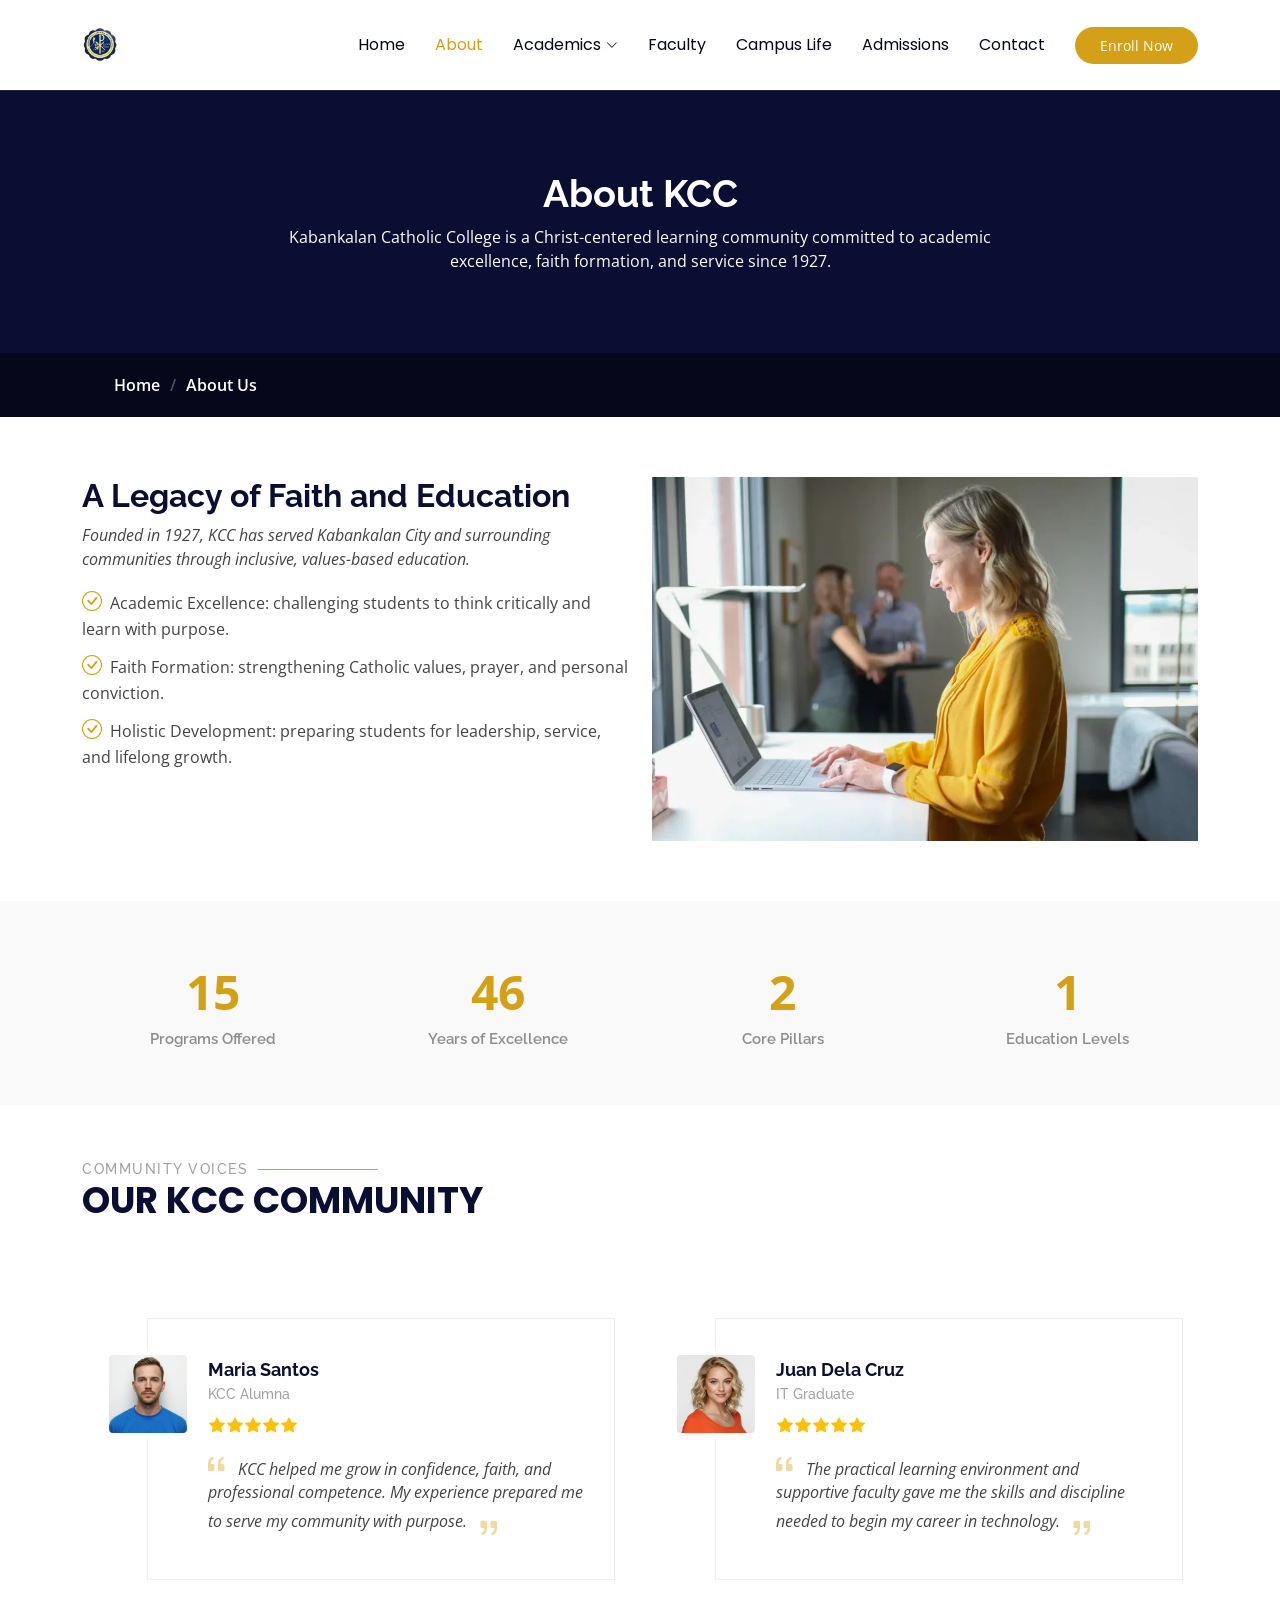
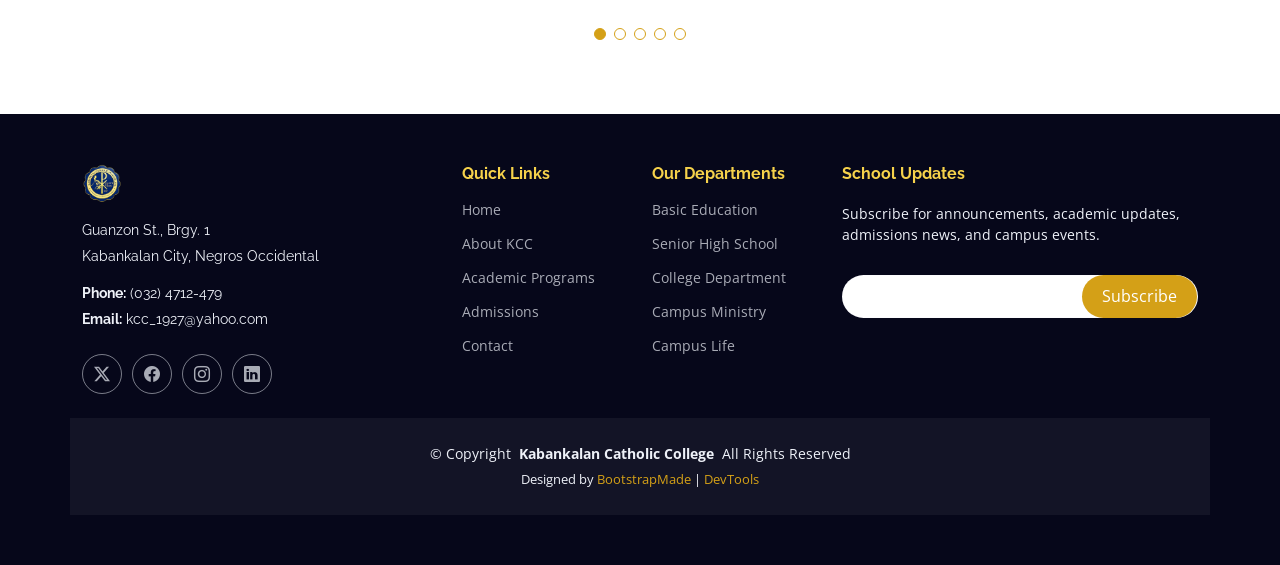
==== commit 9235e26d: "changing information on about and course and add the logo" ====
--- a/about.html
+++ b/about.html
@@ -4,7 +4,7 @@
 <head>
   <meta charset="utf-8">
   <meta content="width=device-width, initial-scale=1.0" name="viewport">
-  <title>About - Mentor Bootstrap Template</title>
+  <title>About KCC - Kabankalan Catholic College</title>
   <meta name="description" content="">
   <meta name="keywords" content="">
 
@@ -42,42 +42,29 @@
     <div class="container-fluid container-xl position-relative d-flex align-items-center">
 
       <a href="index.html" class="logo d-flex align-items-center me-auto">
-        <!-- Uncomment the line below if you also wish to use an image logo -->
-        <!-- <img src="assets/img/logo.webp" alt=""> -->
-        <h1 class="sitename">Mentor</h1>
+        <img src="assets/img/logo.png" alt="Kabankalan Catholic College logo">
       </a>
 
       <nav id="navmenu" class="navmenu">
         <ul>
           <li><a href="index.html">Home<br></a></li>
           <li><a href="about.html" class="active">About</a></li>
-          <li><a href="courses.html">Courses</a></li>
-          <li><a href="trainers.html">Trainers</a></li>
-          <li><a href="events.html">Events</a></li>
-          <li><a href="pricing.html">Pricing</a></li>
-          <li class="dropdown"><a href="#"><span>Dropdown</span> <i class="bi bi-chevron-down toggle-dropdown"></i></a>
+          <li class="dropdown"><a href="#"><span>Academics</span> <i class="bi bi-chevron-down toggle-dropdown"></i></a>
             <ul>
-              <li><a href="#">Dropdown 1</a></li>
-              <li class="dropdown"><a href="#"><span>Deep Dropdown</span> <i class="bi bi-chevron-down toggle-dropdown"></i></a>
-                <ul>
-                  <li><a href="#">Deep Dropdown 1</a></li>
-                  <li><a href="#">Deep Dropdown 2</a></li>
-                  <li><a href="#">Deep Dropdown 3</a></li>
-                  <li><a href="#">Deep Dropdown 4</a></li>
-                  <li><a href="#">Deep Dropdown 5</a></li>
-                </ul>
-              </li>
-              <li><a href="#">Dropdown 2</a></li>
-              <li><a href="#">Dropdown 3</a></li>
-              <li><a href="#">Dropdown 4</a></li>
+              <li><a href="courses.html">College Programs</a></li>
+              <li><a href="#">Senior High School</a></li>
+              <li><a href="#">Basic Education</a></li>
             </ul>
           </li>
+          <li><a href="trainers.html">Faculty</a></li>
+          <li><a href="events.html">Campus Life</a></li>
+          <li><a href="pricing.html">Admissions</a></li>
           <li><a href="contact.html">Contact</a></li>
         </ul>
         <i class="mobile-nav-toggle d-xl-none bi bi-list"></i>
       </nav>
 
-      <a class="btn-getstarted" href="courses.html">Get Started</a>
+      <a class="btn-getstarted" href="pricing.html">Enroll Now</a>
 
     </div>
   </header>
@@ -90,8 +77,8 @@
         <div class="container">
           <div class="row d-flex justify-content-center text-center">
             <div class="col-lg-8">
-              <h1>About Us<br></h1>
-              <p class="mb-0">Odio et unde deleniti. Deserunt numquam exercitationem. Officiis quo odio sint voluptas consequatur ut a odio voluptatem. Sit dolorum debitis veritatis natus dolores. Quasi ratione sint. Sit quaerat ipsum dolorem.</p>
+              <h1>About KCC<br></h1>
+              <p class="mb-0">Kabankalan Catholic College is a Christ-centered learning community committed to academic excellence, faith formation, and service since 1927.</p>
             </div>
           </div>
         </div>
@@ -118,15 +105,14 @@
           </div>
 
           <div class="col-lg-6 order-2 order-lg-1 content" data-aos="fade-up" data-aos-delay="200">
-            <h3>Voluptatem dignissimos provident quasi corporis</h3>
+            <h3>A Legacy of Faith and Education</h3>
             <p class="fst-italic">
-              Lorem ipsum dolor sit amet, consectetur adipiscing elit, sed do eiusmod tempor incididunt ut labore et dolore
-              magna aliqua.
+              Founded in 1927, KCC has served Kabankalan City and surrounding communities through inclusive, values-based education.
             </p>
             <ul>
-              <li><i class="bi bi-check-circle"></i> <span>Ullamco laboris nisi ut aliquip ex ea commodo consequat.</span></li>
-              <li><i class="bi bi-check-circle"></i> <span>Duis aute irure dolor in reprehenderit in voluptate velit.</span></li>
-              <li><i class="bi bi-check-circle"></i> <span>Ullamco laboris nisi ut aliquip ex ea commodo consequat. Duis aute irure dolor in reprehenderit in voluptate trideta storacalaperda mastiro dolore eu fugiat nulla pariatur.</span></li>
+              <li><i class="bi bi-check-circle"></i> <span>Academic Excellence: challenging students to think critically and learn with purpose.</span></li>
+              <li><i class="bi bi-check-circle"></i> <span>Faith Formation: strengthening Catholic values, prayer, and personal conviction.</span></li>
+              <li><i class="bi bi-check-circle"></i> <span>Holistic Development: preparing students for leadership, service, and lifelong growth.</span></li>
             </ul>
           </div>
 
@@ -145,29 +131,29 @@
 
           <div class="col-lg-3 col-md-6">
             <div class="stats-item text-center w-100 h-100">
-              <span data-purecounter-start="0" data-purecounter-end="1232" data-purecounter-duration="1" class="purecounter"></span>
-              <p>Students</p>
+              <span data-purecounter-start="0" data-purecounter-end="32" data-purecounter-duration="1" class="purecounter"></span>
+              <p>Programs Offered</p>
             </div>
           </div><!-- End Stats Item -->
 
           <div class="col-lg-3 col-md-6">
             <div class="stats-item text-center w-100 h-100">
-              <span data-purecounter-start="0" data-purecounter-end="64" data-purecounter-duration="1" class="purecounter"></span>
-              <p>Courses</p>
+              <span data-purecounter-start="0" data-purecounter-end="99" data-purecounter-duration="1" class="purecounter"></span>
+              <p>Years of Excellence</p>
             </div>
           </div><!-- End Stats Item -->
 
           <div class="col-lg-3 col-md-6">
             <div class="stats-item text-center w-100 h-100">
-              <span data-purecounter-start="0" data-purecounter-end="42" data-purecounter-duration="1" class="purecounter"></span>
-              <p>Events</p>
+              <span data-purecounter-start="0" data-purecounter-end="4" data-purecounter-duration="1" class="purecounter"></span>
+              <p>Core Pillars</p>
             </div>
           </div><!-- End Stats Item -->
 
           <div class="col-lg-3 col-md-6">
             <div class="stats-item text-center w-100 h-100">
-              <span data-purecounter-start="0" data-purecounter-end="24" data-purecounter-duration="1" class="purecounter"></span>
-              <p>Trainers</p>
+              <span data-purecounter-start="0" data-purecounter-end="3" data-purecounter-duration="1" class="purecounter"></span>
+              <p>Education Levels</p>
             </div>
           </div><!-- End Stats Item -->
 
@@ -182,8 +168,8 @@
 
       <!-- Section Title -->
       <div class="container section-title" data-aos="fade-up">
-        <h2>Testimonials</h2>
-        <p>What are they saying</p>
+        <h2>Community Voices</h2>
+        <p>Our KCC community</p>
       </div><!-- End Section Title -->
 
       <div class="container" data-aos="fade-up" data-aos-delay="100">
@@ -220,14 +206,14 @@
               <div class="testimonial-wrap">
                 <div class="testimonial-item">
                   <img src="assets/img/person/person-m-9.webp" class="testimonial-img" alt="">
-                  <h3>Saul Goodman</h3>
-                  <h4>Ceo &amp; Founder</h4>
-                  <div class="stars">
-                    <i class="bi bi-star-fill"></i><i class="bi bi-star-fill"></i><i class="bi bi-star-fill"></i><i class="bi bi-star-fill"></i><i class="bi bi-star-fill"></i>
-                  </div>
-                  <p>
-                    <i class="bi bi-quote quote-icon-left"></i>
-                    <span>Proin iaculis purus consequat sem cure digni ssim donec porttitora entum suscipit rhoncus. Accusantium quam, ultricies eget id, aliquam eget nibh et. Maecen aliquam, risus at semper.</span>
+                  <h3>Maria Santos</h3>
+                  <h4>KCC Alumna</h4>
+                  <div class="stars">
+                    <i class="bi bi-star-fill"></i><i class="bi bi-star-fill"></i><i class="bi bi-star-fill"></i><i class="bi bi-star-fill"></i><i class="bi bi-star-fill"></i>
+                  </div>
+                  <p>
+                    <i class="bi bi-quote quote-icon-left"></i>
+                    <span>KCC helped me grow in confidence, faith, and professional competence. My experience prepared me to serve my community with purpose.</span>
                     <i class="bi bi-quote quote-icon-right"></i>
                   </p>
                 </div>
@@ -238,14 +224,14 @@
               <div class="testimonial-wrap">
                 <div class="testimonial-item">
                   <img src="assets/img/person/person-f-5.webp" class="testimonial-img" alt="">
-                  <h3>Sara Wilsson</h3>
-                  <h4>Designer</h4>
-                  <div class="stars">
-                    <i class="bi bi-star-fill"></i><i class="bi bi-star-fill"></i><i class="bi bi-star-fill"></i><i class="bi bi-star-fill"></i><i class="bi bi-star-fill"></i>
-                  </div>
-                  <p>
-                    <i class="bi bi-quote quote-icon-left"></i>
-                    <span>Export tempor illum tamen malis malis eram quae irure esse labore quem cillum quid cillum eram malis quorum velit fore eram velit sunt aliqua noster fugiat irure amet legam anim culpa.</span>
+                  <h3>Juan Dela Cruz</h3>
+                  <h4>IT Graduate</h4>
+                  <div class="stars">
+                    <i class="bi bi-star-fill"></i><i class="bi bi-star-fill"></i><i class="bi bi-star-fill"></i><i class="bi bi-star-fill"></i><i class="bi bi-star-fill"></i>
+                  </div>
+                  <p>
+                    <i class="bi bi-quote quote-icon-left"></i>
+                    <span>The practical learning environment and supportive faculty gave me the skills and discipline needed to begin my career in technology.</span>
                     <i class="bi bi-quote quote-icon-right"></i>
                   </p>
                 </div>
@@ -256,14 +242,14 @@
               <div class="testimonial-wrap">
                 <div class="testimonial-item">
                   <img src="assets/img/person/person-f-12.webp" class="testimonial-img" alt="">
-                  <h3>Jena Karlis</h3>
-                  <h4>Store Owner</h4>
-                  <div class="stars">
-                    <i class="bi bi-star-fill"></i><i class="bi bi-star-fill"></i><i class="bi bi-star-fill"></i><i class="bi bi-star-fill"></i><i class="bi bi-star-fill"></i>
-                  </div>
-                  <p>
-                    <i class="bi bi-quote quote-icon-left"></i>
-                    <span>Enim nisi quem export duis labore cillum quae magna enim sint quorum nulla quem veniam duis minim tempor labore quem eram duis noster aute amet eram fore quis sint minim.</span>
+                  <h3>Angela Reyes</h3>
+                  <h4>Education Student</h4>
+                  <div class="stars">
+                    <i class="bi bi-star-fill"></i><i class="bi bi-star-fill"></i><i class="bi bi-star-fill"></i><i class="bi bi-star-fill"></i><i class="bi bi-star-fill"></i>
+                  </div>
+                  <p>
+                    <i class="bi bi-quote quote-icon-left"></i>
+                    <span>At KCC, academic preparation is combined with service and values formation. I feel ready to become a responsible educator.</span>
                     <i class="bi bi-quote quote-icon-right"></i>
                   </p>
                 </div>
@@ -274,14 +260,14 @@
               <div class="testimonial-wrap">
                 <div class="testimonial-item">
                   <img src="assets/img/person/person-m-12.webp" class="testimonial-img" alt="">
-                  <h3>Matt Brandon</h3>
-                  <h4>Freelancer</h4>
-                  <div class="stars">
-                    <i class="bi bi-star-fill"></i><i class="bi bi-star-fill"></i><i class="bi bi-star-fill"></i><i class="bi bi-star-fill"></i><i class="bi bi-star-fill"></i>
-                  </div>
-                  <p>
-                    <i class="bi bi-quote quote-icon-left"></i>
-                    <span>Fugiat enim eram quae cillum dolore dolor amet nulla culpa multos export minim fugiat minim velit minim dolor enim duis veniam ipsum anim magna sunt elit fore quem dolore labore illum veniam.</span>
+                  <h3>Carlo Mendoza</h3>
+                  <h4>BSBA Graduate</h4>
+                  <div class="stars">
+                    <i class="bi bi-star-fill"></i><i class="bi bi-star-fill"></i><i class="bi bi-star-fill"></i><i class="bi bi-star-fill"></i><i class="bi bi-star-fill"></i>
+                  </div>
+                  <p>
+                    <i class="bi bi-quote quote-icon-left"></i>
+                    <span>KCC challenged me to lead with integrity and apply classroom knowledge to real organizational and community needs.</span>
                     <i class="bi bi-quote quote-icon-right"></i>
                   </p>
                 </div>
@@ -292,14 +278,14 @@
               <div class="testimonial-wrap">
                 <div class="testimonial-item">
                   <img src="assets/img/person/person-m-13.webp" class="testimonial-img" alt="">
-                  <h3>John Larson</h3>
-                  <h4>Entrepreneur</h4>
-                  <div class="stars">
-                    <i class="bi bi-star-fill"></i><i class="bi bi-star-fill"></i><i class="bi bi-star-fill"></i><i class="bi bi-star-fill"></i><i class="bi bi-star-fill"></i>
-                  </div>
-                  <p>
-                    <i class="bi bi-quote quote-icon-left"></i>
-                    <span>Quis quorum aliqua sint quem legam fore sunt eram irure aliqua veniam tempor noster veniam enim culpa labore duis sunt culpa nulla illum cillum fugiat legam esse veniam culpa fore nisi cillum quid.</span>
+                  <h3>Patricia Lopez</h3>
+                  <h4>KCC Parent</h4>
+                  <div class="stars">
+                    <i class="bi bi-star-fill"></i><i class="bi bi-star-fill"></i><i class="bi bi-star-fill"></i><i class="bi bi-star-fill"></i><i class="bi bi-star-fill"></i>
+                  </div>
+                  <p>
+                    <i class="bi bi-quote quote-icon-left"></i>
+                    <span>Our children receive not only academic guidance, but also strong values and encouragement to become people of service.</span>
                     <i class="bi bi-quote quote-icon-right"></i>
                   </p>
                 </div>
@@ -322,13 +308,13 @@
       <div class="row gy-4">
         <div class="col-lg-4 col-md-6 footer-about">
           <a href="index.html" class="logo d-flex align-items-center">
-            <span class="sitename">Mentor</span>
+            <img src="assets/img/logo.png" alt="Kabankalan Catholic College logo">
           </a>
           <div class="footer-contact pt-3">
-            <p>A108 Adam Street</p>
-            <p>New York, NY 535022</p>
-            <p class="mt-3"><strong>Phone:</strong> <span>+1 5589 55488 55</span></p>
-            <p><strong>Email:</strong> <span>info@example.com</span></p>
+            <p>Guanzon St., Brgy. 1</p>
+            <p>Kabankalan City, Negros Occidental</p>
+            <p class="mt-3"><strong>Phone:</strong> <span>(032) 4712-479</span></p>
+            <p><strong>Email:</strong> <span>kcc_1927@yahoo.com</span></p>
           </div>
           <div class="social-links d-flex mt-4">
             <a href=""><i class="bi bi-twitter-x"></i></a>
@@ -339,30 +325,30 @@
         </div>
 
         <div class="col-lg-2 col-md-3 footer-links">
-          <h4>Useful Links</h4>
+          <h4>Quick Links</h4>
           <ul>
-            <li><a href="#">Home</a></li>
-            <li><a href="#">About us</a></li>
-            <li><a href="#">Services</a></li>
-            <li><a href="#">Terms of service</a></li>
-            <li><a href="#">Privacy policy</a></li>
+            <li><a href="index.html">Home</a></li>
+            <li><a href="about.html">About KCC</a></li>
+            <li><a href="courses.html">Academic Programs</a></li>
+            <li><a href="pricing.html">Admissions</a></li>
+            <li><a href="contact.html">Contact</a></li>
           </ul>
         </div>
 
         <div class="col-lg-2 col-md-3 footer-links">
-          <h4>Our Services</h4>
+          <h4>Our Departments</h4>
           <ul>
-            <li><a href="#">Web Design</a></li>
-            <li><a href="#">Web Development</a></li>
-            <li><a href="#">Product Management</a></li>
-            <li><a href="#">Marketing</a></li>
-            <li><a href="#">Graphic Design</a></li>
+            <li><a href="#">Basic Education</a></li>
+            <li><a href="#">Senior High School</a></li>
+            <li><a href="#">College Department</a></li>
+            <li><a href="#">Campus Ministry</a></li>
+            <li><a href="events.html">Campus Life</a></li>
           </ul>
         </div>
 
         <div class="col-lg-4 col-md-12 footer-newsletter">
-          <h4>Our Newsletter</h4>
-          <p>Subscribe to our newsletter and receive the latest news about our products and services!</p>
+          <h4>School Updates</h4>
+          <p>Subscribe for announcements, academic updates, admissions news, and campus events.</p>
           <form action="#" method="post" class="email-form">
             <div class="newsletter-form"><input type="email" name="email"><input type="submit" value="Subscribe"></div>
             <div class="loading">Loading</div>
@@ -375,7 +361,7 @@
     </div>
 
     <div class="container copyright text-center mt-4">
-      <p>© <span>Copyright</span> <strong class="px-1 sitename">Mentor</strong> <span>All Rights Reserved</span></p>
+      <p>© <span>Copyright</span> <strong class="px-1 sitename">Kabankalan Catholic College</strong> <span>All Rights Reserved</span></p>
       <div class="credits">
         <!-- All the links in the footer should remain intact. -->
         <!-- You can delete the links only if you've purchased the pro version. -->
--- a/assets/css/main.css
+++ b/assets/css/main.css
@@ -18,23 +18,23 @@
 }
 
 /* Global Colors - The following color variables are used throughout the website. Updating them here will change the color scheme of the entire website */
-:root { 
+:root {
   --background-color: #ffffff; /* Background color for the entire website, including individual sections */
   --default-color: #444444; /* Default color used for the majority of the text content across the entire website */
-  --heading-color: #37423b; /* Color for headings, subheadings and title throughout the website */
-  --accent-color: #5fcf80; /* Accent color that represents your brand on the website. It's used for buttons, links, and other elements that need to stand out */
+  --heading-color: #0b0e33; /* KCC navy for headings and subheadings */
+  --accent-color: #d4a017; /* KCC gold for links, buttons, and other accent elements */
   --surface-color: #ffffff; /* The surface color is used as a background of boxed elements within sections, such as cards, icon boxes, or other elements that require a visual separation from the global background. */
   --contrast-color: #ffffff; /* Contrast color for text, ensuring readability against backgrounds of accent, heading, or default colors. */
 }
 
 /* Nav Menu Colors - The following color variables are used specifically for the navigation menu. They are separate from the global colors to allow for more customization options */
 :root {
-  --nav-color: #272828;  /* The default color of the main navmenu links */
-  --nav-hover-color: #5fcf80; /* Applied to main navmenu links when they are hovered over or active */
+  --nav-color: #06071a;  /* The default color of the main navmenu links */
+  --nav-hover-color: #d4a017; /* Applied to main navmenu links when they are hovered over or active */
   --nav-mobile-background-color: #ffffff; /* Used as the background color for mobile navigation menu */
   --nav-dropdown-background-color: #ffffff; /* Used as the background color for dropdown items that appear when hovering over primary navigation items */
-  --nav-dropdown-color: #272828; /* Used for navigation links of the dropdown items in the navigation menu. */
-  --nav-dropdown-hover-color: #5fcf80; /* Similar to --nav-hover-color, this color is applied to dropdown navigation links when they are hovered over. */
+  --nav-dropdown-color: #06071a; /* Used for navigation links of the dropdown items in the navigation menu. */
+  --nav-dropdown-hover-color: #d4a017; /* Similar to --nav-hover-color, this color is applied to dropdown navigation links when they are hovered over. */
 }
 
 /* Color Presets - These classes override global colors when applied to any section or element, providing reuse of the sam color scheme. */
@@ -524,6 +524,9 @@
 # Global Footer
 --------------------------------------------------------------*/
 .footer {
+  --background-color: #06071a;
+  --default-color: #eef1f8;
+  --heading-color: #f6d24b;
   color: var(--default-color);
   background-color: var(--background-color);
   font-size: 14px;
@@ -764,7 +767,7 @@
 --------------------------------------------------------------*/
 .page-title {
   --default-color: var(--contrast-color);
-  --background-color: var(--accent-color);
+  --background-color: #0b0e33;
   --heading-color: var(--contrast-color);
   color: var(--default-color);
   background-color: var(--background-color);
@@ -782,7 +785,7 @@
 }
 
 .page-title nav {
-  background-color: color-mix(in srgb, var(--accent-color) 90%, black 5%);
+  background-color: #06071a;
   padding: 20px 0;
 }
 
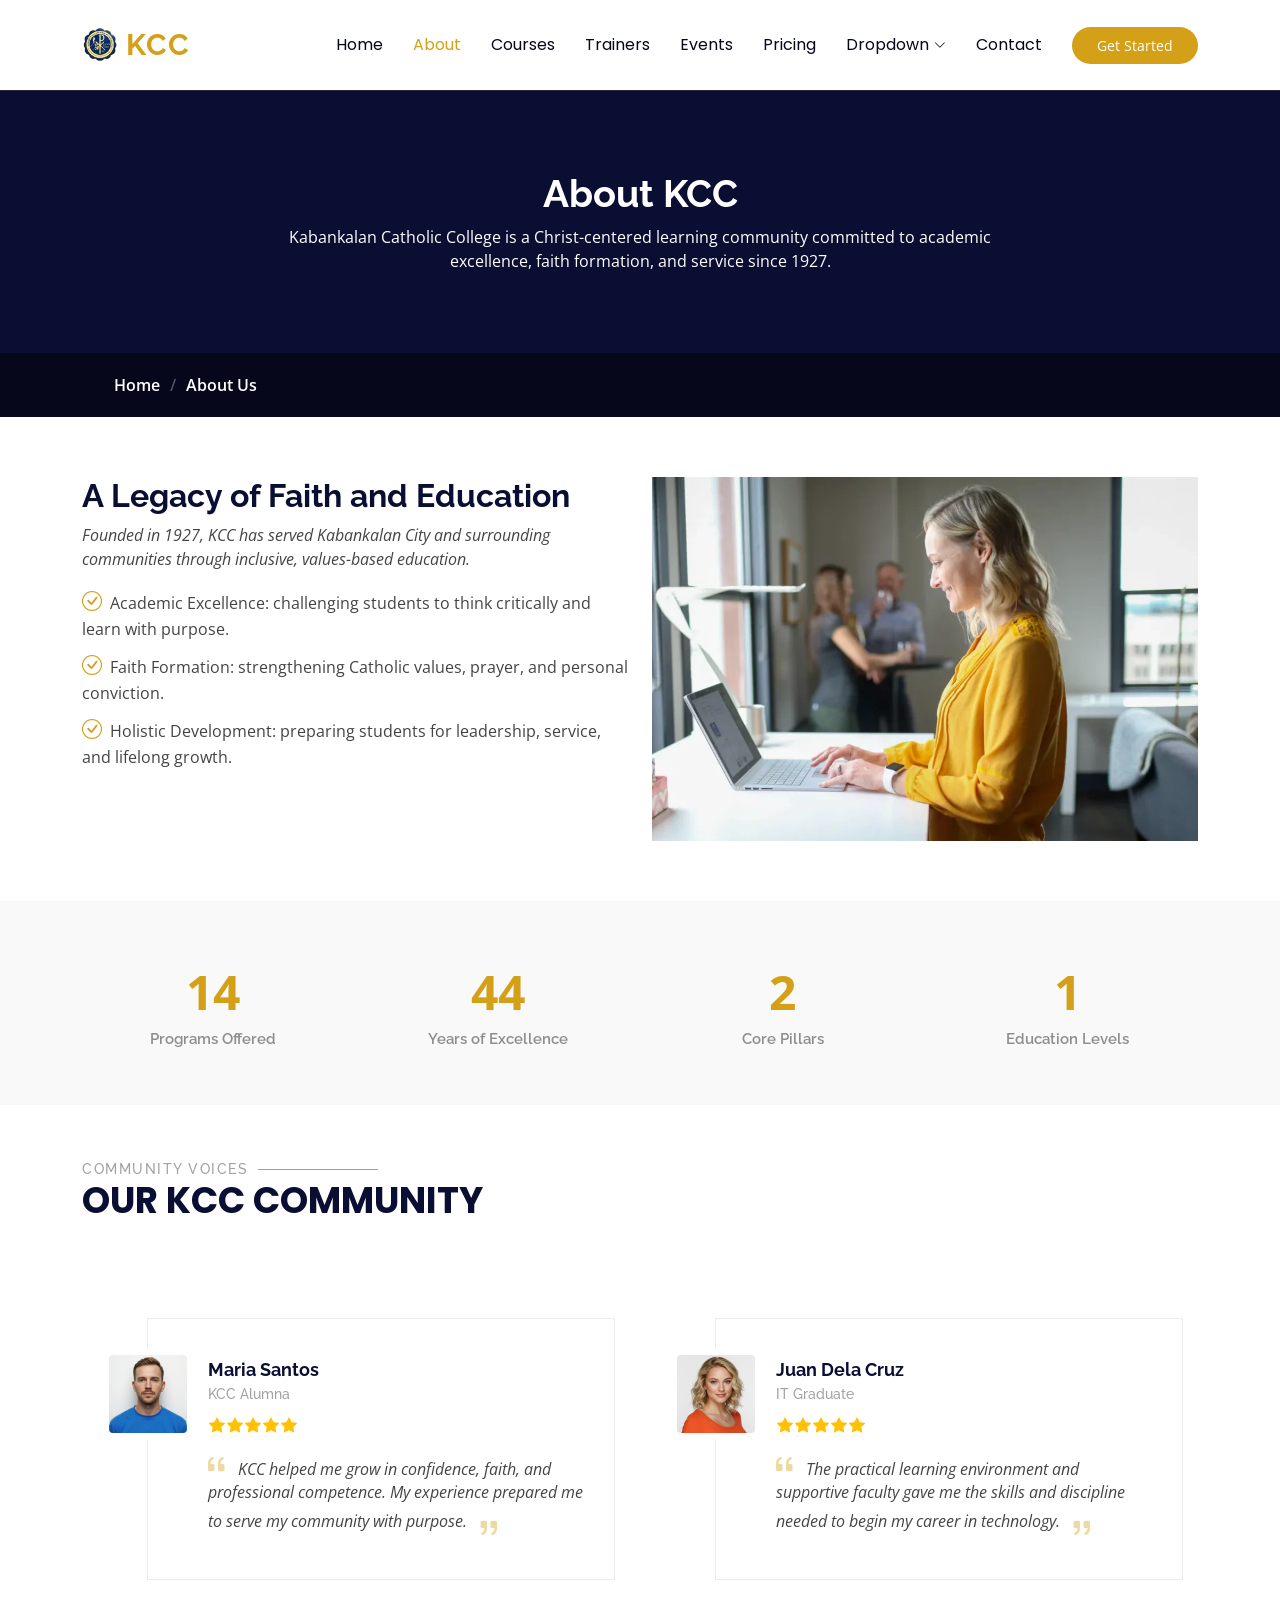
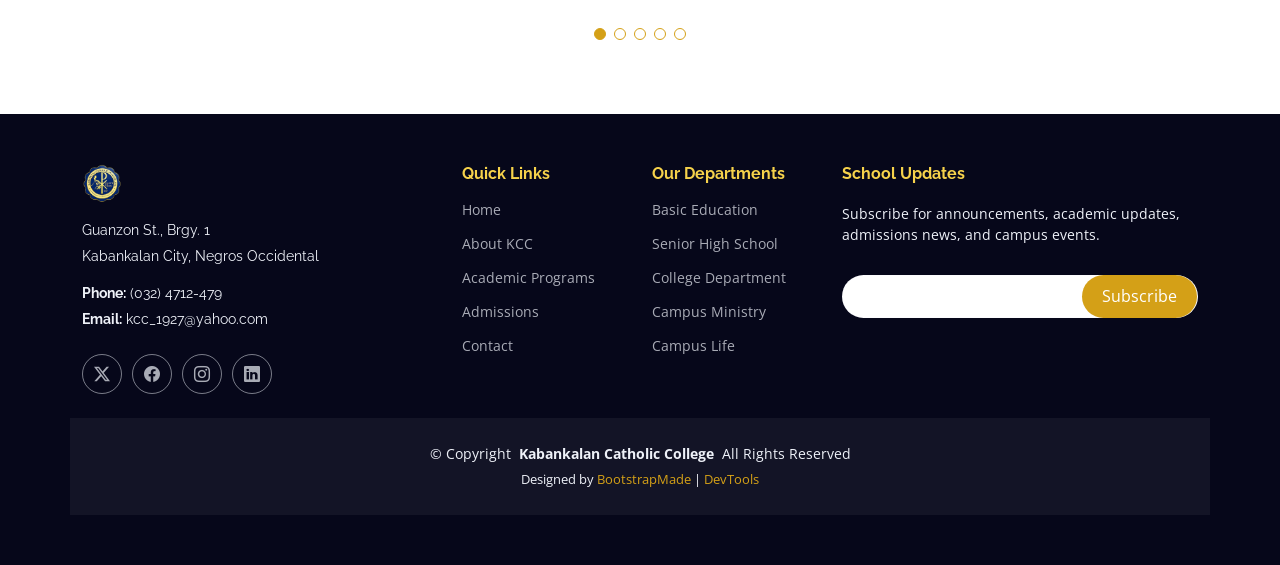
==== commit 83ab0fc3: "changing information about kcc" ====
--- a/about.html
+++ b/about.html
@@ -43,28 +43,40 @@
 
       <a href="index.html" class="logo d-flex align-items-center me-auto">
         <img src="assets/img/logo.png" alt="Kabankalan Catholic College logo">
+        <h1>KCC</h1>
       </a>
 
       <nav id="navmenu" class="navmenu">
         <ul>
           <li><a href="index.html">Home<br></a></li>
           <li><a href="about.html" class="active">About</a></li>
-          <li class="dropdown"><a href="#"><span>Academics</span> <i class="bi bi-chevron-down toggle-dropdown"></i></a>
+          <li><a href="courses.html">Courses</a></li>
+          <li><a href="trainers.html">Trainers</a></li>
+          <li><a href="events.html">Events</a></li>
+          <li><a href="pricing.html">Pricing</a></li>
+          <li class="dropdown"><a href="#"><span>Dropdown</span> <i class="bi bi-chevron-down toggle-dropdown"></i></a>
             <ul>
-              <li><a href="courses.html">College Programs</a></li>
-              <li><a href="#">Senior High School</a></li>
-              <li><a href="#">Basic Education</a></li>
+              <li><a href="#">Dropdown 1</a></li>
+              <li class="dropdown"><a href="#"><span>Deep Dropdown</span> <i class="bi bi-chevron-down toggle-dropdown"></i></a>
+                <ul>
+                  <li><a href="#">Deep Dropdown 1</a></li>
+                  <li><a href="#">Deep Dropdown 2</a></li>
+                  <li><a href="#">Deep Dropdown 3</a></li>
+                  <li><a href="#">Deep Dropdown 4</a></li>
+                  <li><a href="#">Deep Dropdown 5</a></li>
+                </ul>
+              </li>
+              <li><a href="#">Dropdown 2</a></li>
+              <li><a href="#">Dropdown 3</a></li>
+              <li><a href="#">Dropdown 4</a></li>
             </ul>
           </li>
-          <li><a href="trainers.html">Faculty</a></li>
-          <li><a href="events.html">Campus Life</a></li>
-          <li><a href="pricing.html">Admissions</a></li>
           <li><a href="contact.html">Contact</a></li>
         </ul>
         <i class="mobile-nav-toggle d-xl-none bi bi-list"></i>
       </nav>
 
-      <a class="btn-getstarted" href="pricing.html">Enroll Now</a>
+      <a class="btn-getstarted" href="courses.html">Get Started</a>
 
     </div>
   </header>
